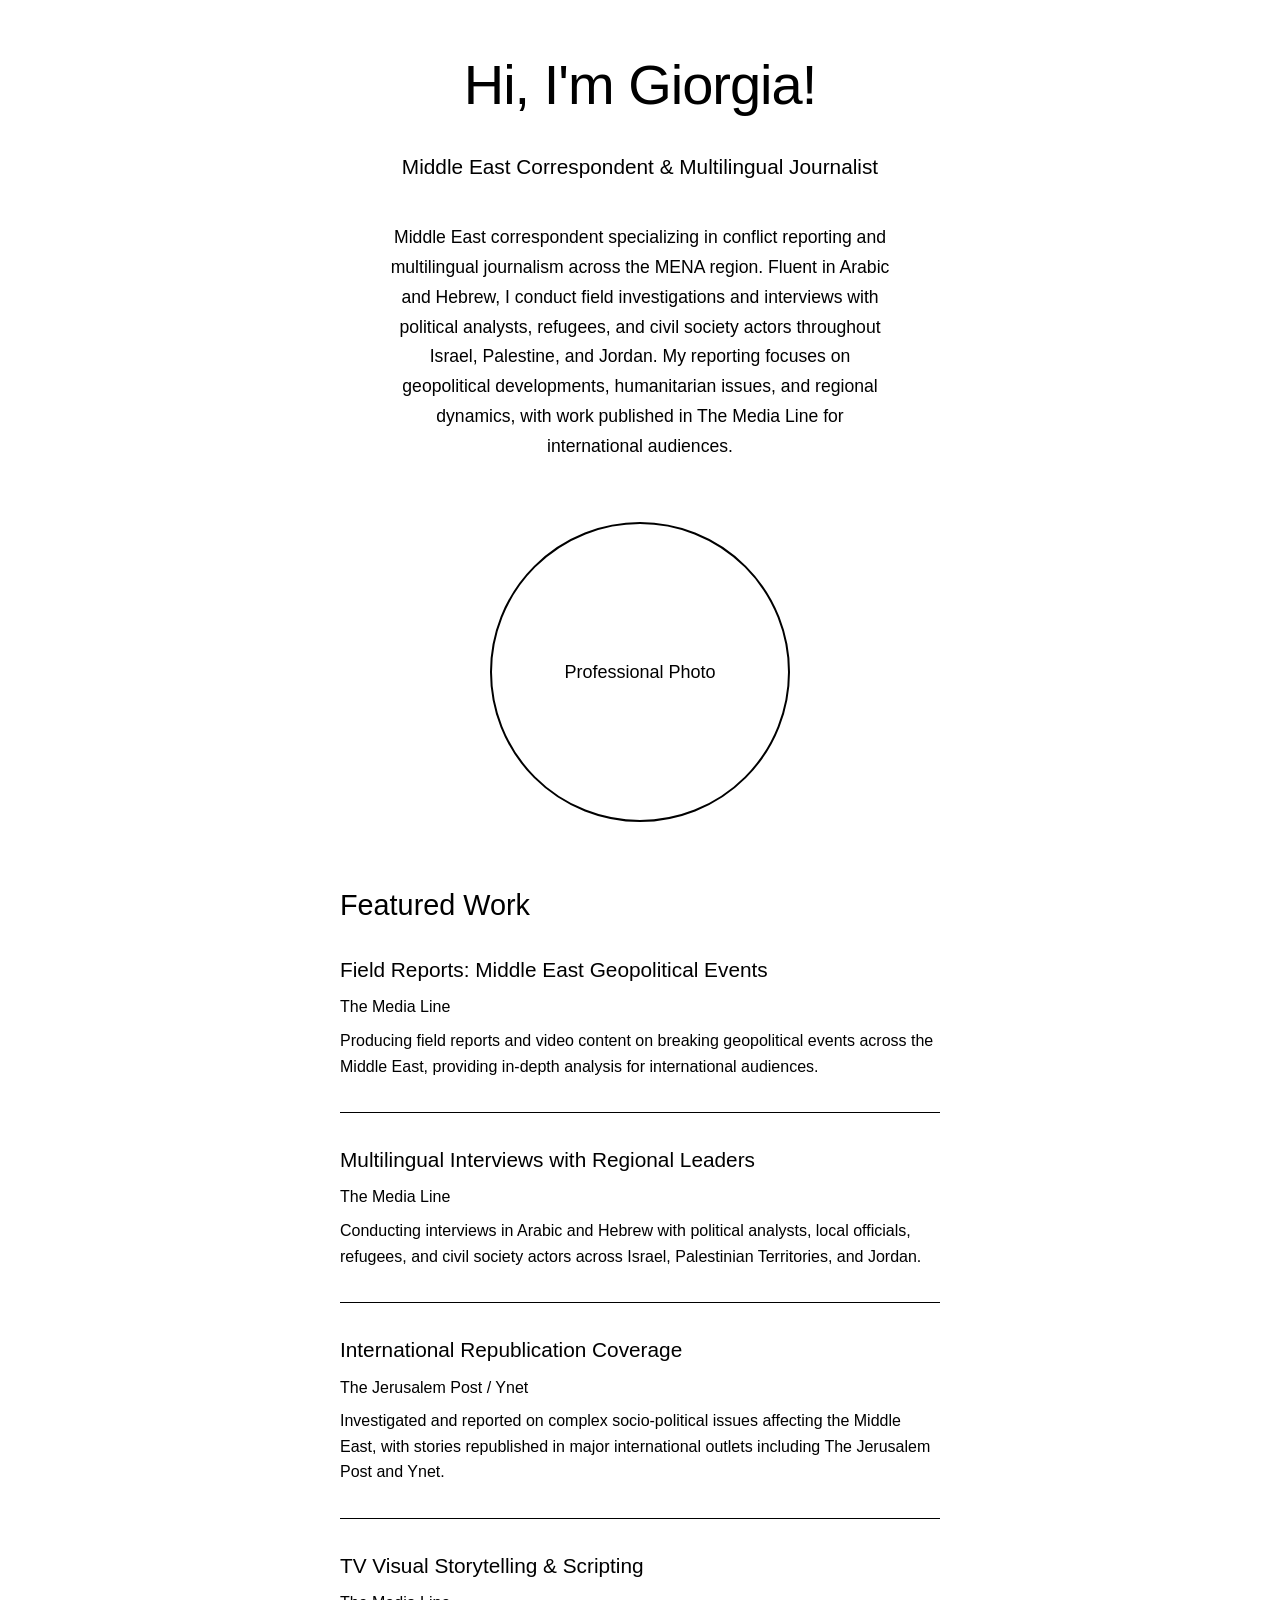
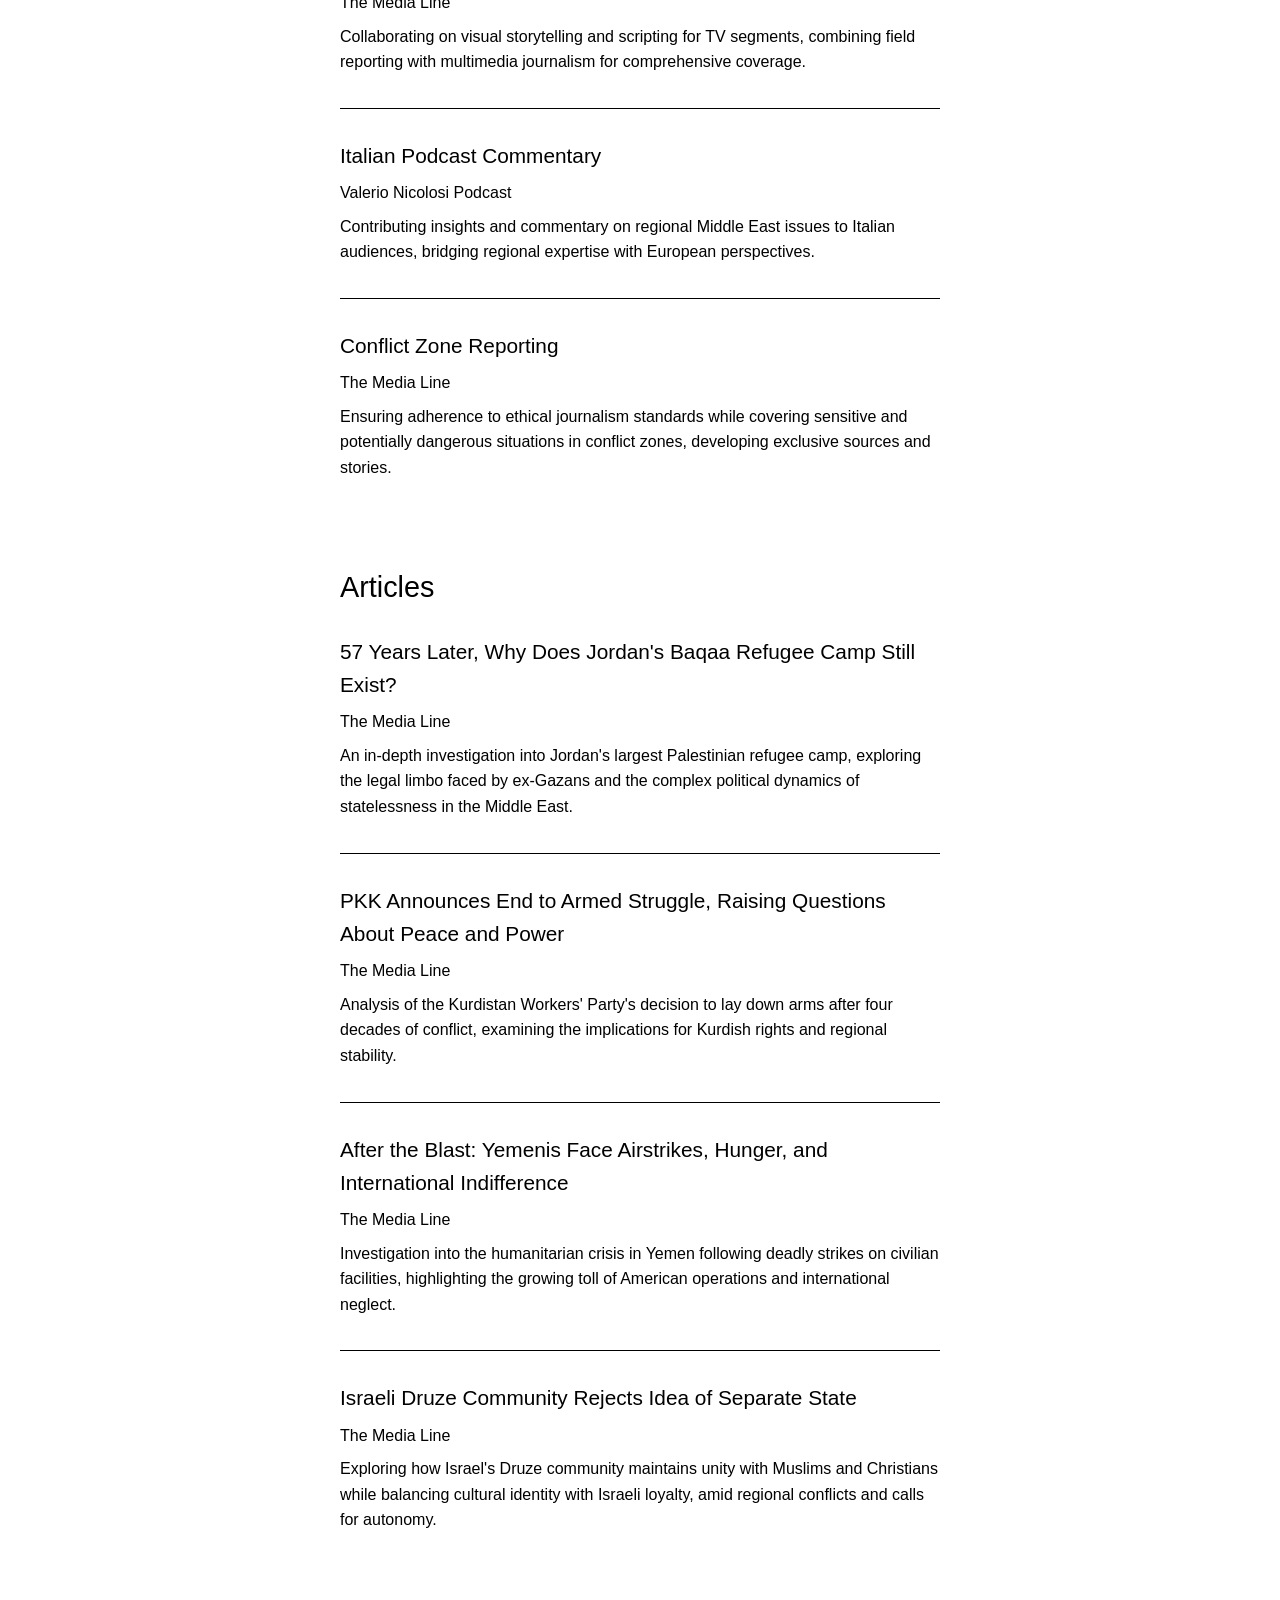
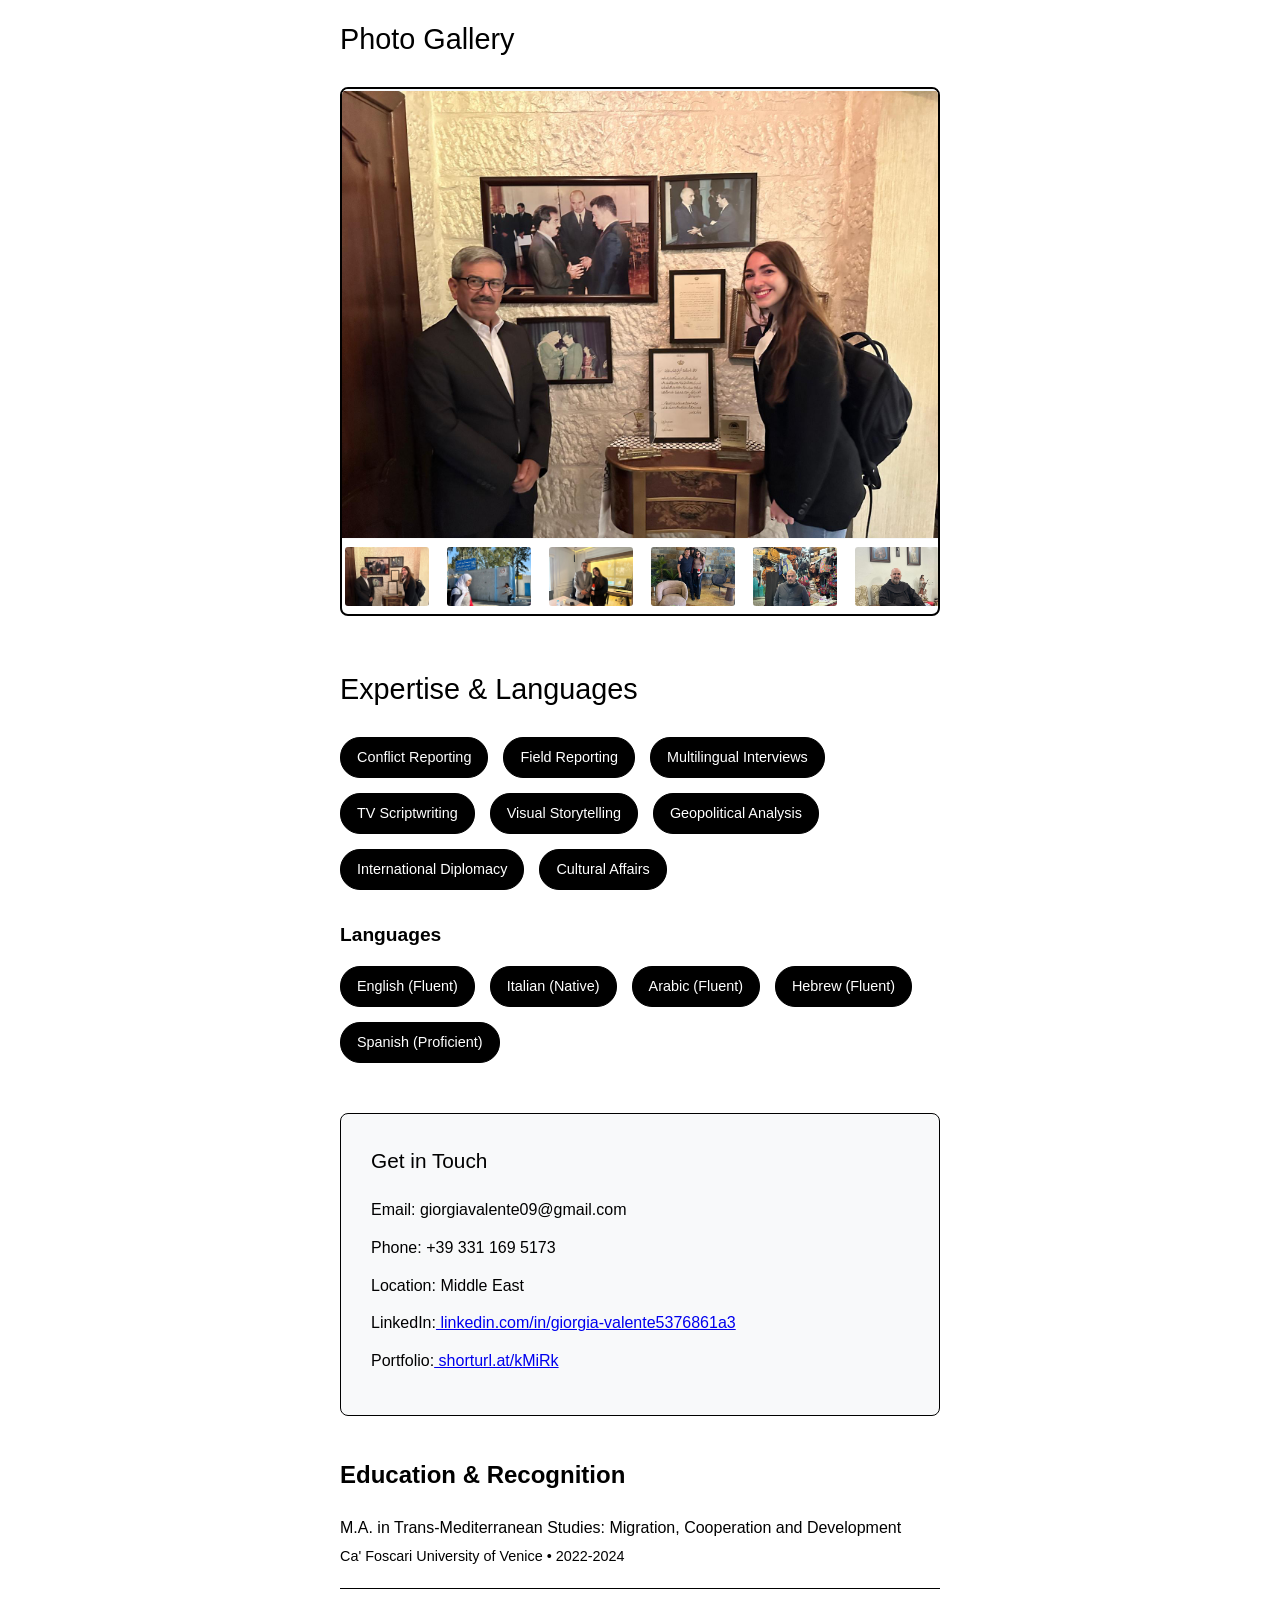
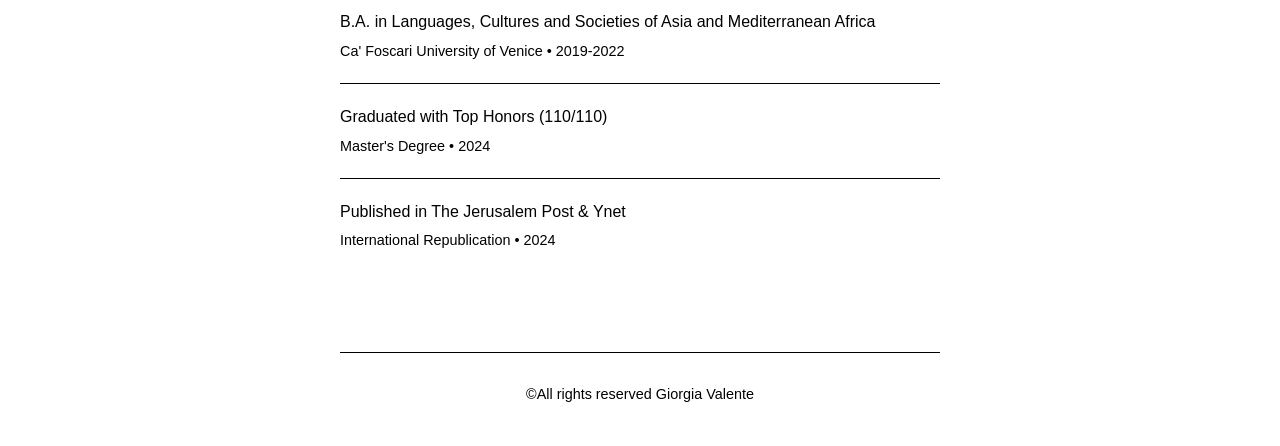
==== index.html @ 55d4091f "giorgia website" ====
<!DOCTYPE html>
<html lang="en">
<head>
    <meta charset="UTF-8">
    <meta name="viewport" content="width=device-width, initial-scale=1.0">
    <title>Giorgia Valente - Journalist</title>
    <link rel="stylesheet" href="style.css">
</head>
<body>
    <div class="container">
        <h1>Hi, I'm Giorgia!</h1>
        <p class="subtitle">Middle East Correspondent & Multilingual Journalist</p>
        <p class="intro-text">Middle East correspondent specializing in conflict reporting and multilingual journalism across the MENA region. Fluent in Arabic and Hebrew, I conduct field investigations and interviews with political analysts, refugees, and civil society actors throughout Israel, Palestine, and Jordan. My reporting focuses on geopolitical developments, humanitarian issues, and regional dynamics, with work published in The Media Line for international audiences.</p>

        <div class="profile-image" id="profileImage"></div>

        <div class="content-sections">
            <div class="section">
                <h2>Featured Work</h2>
                <div class="article-grid">
                    <div class="article-item">
                        <div class="article-title">Field Reports: Middle East Geopolitical Events</div>
                        <div class="article-publication">The Media Line</div>
                        <div class="article-description">Producing field reports and video content on breaking geopolitical events across the Middle East, providing in-depth analysis for international audiences.</div>
                    </div>

                    <div class="article-item">
                        <div class="article-title">Multilingual Interviews with Regional Leaders</div>
                        <div class="article-publication">The Media Line</div>
                        <div class="article-description">Conducting interviews in Arabic and Hebrew with political analysts, local officials, refugees, and civil society actors across Israel, Palestinian Territories, and Jordan.</div>
                    </div>

                    <div class="article-item">
                        <div class="article-title">International Republication Coverage</div>
                        <div class="article-publication">The Jerusalem Post / Ynet</div>
                        <div class="article-description">Investigated and reported on complex socio-political issues affecting the Middle East, with stories republished in major international outlets including The Jerusalem Post and Ynet.</div>
                    </div>

                    <div class="article-item">
                        <div class="article-title">TV Visual Storytelling & Scripting</div>
                        <div class="article-publication">The Media Line</div>
                        <div class="article-description">Collaborating on visual storytelling and scripting for TV segments, combining field reporting with multimedia journalism for comprehensive coverage.</div>
                    </div>

                    <div class="article-item">
                        <div class="article-title">Italian Podcast Commentary</div>
                        <div class="article-publication">Valerio Nicolosi Podcast</div>
                        <div class="article-description">Contributing insights and commentary on regional Middle East issues to Italian audiences, bridging regional expertise with European perspectives.</div>
                    </div>

                    <div class="article-item">
                        <div class="article-title">Conflict Zone Reporting</div>
                        <div class="article-publication">The Media Line</div>
                        <div class="article-description">Ensuring adherence to ethical journalism standards while covering sensitive and potentially dangerous situations in conflict zones, developing exclusive sources and stories.</div>
                    </div>
                </div>
            </div>

            <div class="section">
                <h2>Articles</h2>
                <div class="article-grid">
                    <div class="article-item">
                        <div class="article-title"><a href="https://themedialine.org/top-stories/57-years-later-why-does-jordans-baqaa-refugee-camp-still-exist/" target="_blank">57 Years Later, Why Does Jordan's Baqaa Refugee Camp Still Exist?</a></div>
                        <div class="article-publication">The Media Line</div>
                        <div class="article-description">An in-depth investigation into Jordan's largest Palestinian refugee camp, exploring the legal limbo faced by ex-Gazans and the complex political dynamics of statelessness in the Middle East.</div>
                    </div>

                    <div class="article-item">
                        <div class="article-title"><a href="https://themedialine.org/top-stories/pkk-announces-end-to-armed-struggle-raising-questions-about-peace-and-power/" target="_blank">PKK Announces End to Armed Struggle, Raising Questions About Peace and Power</a></div>
                        <div class="article-publication">The Media Line</div>
                        <div class="article-description">Analysis of the Kurdistan Workers' Party's decision to lay down arms after four decades of conflict, examining the implications for Kurdish rights and regional stability.</div>
                    </div>

                    <div class="article-item">
                        <div class="article-title"><a href="https://themedialine.org/top-stories/after-the-blast-yemenis-face-airstrikes-hunger-and-international-indifference/" target="_blank">After the Blast: Yemenis Face Airstrikes, Hunger, and International Indifference</a></div>
                        <div class="article-publication">The Media Line</div>
                        <div class="article-description">Investigation into the humanitarian crisis in Yemen following deadly strikes on civilian facilities, highlighting the growing toll of American operations and international neglect.</div>
                    </div>

                    <div class="article-item">
                        <div class="article-title"><a href="https://themedialine.org/top-stories/israeli-druze-community-rejects-idea-of-separate-state/" target="_blank">Israeli Druze Community Rejects Idea of Separate State</a></div>
                        <div class="article-publication">The Media Line</div>
                        <div class="article-description">Exploring how Israel's Druze community maintains unity with Muslims and Christians while balancing cultural identity with Israeli loyalty, amid regional conflicts and calls for autonomy.</div>
                    </div>
                </div>
            </div>

            <div class="section">
                <h2>Photo Gallery</h2>
                <section class="gallery" id="photoGallery">
                    <!-- Gallery items will be loaded dynamically -->
                </section>
            </div>

            <div class="section">
                <h2>Expertise & Languages</h2>
                <div class="skills">
                    <span class="skill-tag">Conflict Reporting</span>
                    <span class="skill-tag">Field Reporting</span>
                    <span class="skill-tag">Multilingual Interviews</span>
                    <span class="skill-tag">TV Scriptwriting</span>
                    <span class="skill-tag">Visual Storytelling</span>
                    <span class="skill-tag">Geopolitical Analysis</span>
                    <span class="skill-tag">International Diplomacy</span>
                    <span class="skill-tag">Cultural Affairs</span>
                </div>

                <h3 style="margin: 30px 0 15px 0; color: #000; font-size: 1.2em;">Languages</h3>
                <div class="skills">
                    <span class="skill-tag">English (Fluent)</span>
                    <span class="skill-tag">Italian (Native)</span>
                    <span class="skill-tag">Arabic (Fluent)</span>
                    <span class="skill-tag">Hebrew (Fluent)</span>
                    <span class="skill-tag">Spanish (Proficient)</span>
                </div>
            </div>

            <div class="contact-info">
                <h3>Get in Touch</h3>
                <div class="contact-item"><strong>Email:</strong> giorgiavalente09@gmail.com</div>
                <div class="contact-item"><strong>Phone:</strong> +39 331 169 5173</div>
                <div class="contact-item"><strong>Location:</strong> Middle East</div>
                <div class="contact-item"><strong>LinkedIn:</strong><a href="https://linkedin.com/in/giorgia-valente5376861a3"> linkedin.com/in/giorgia-valente5376861a3</a></div>
                <div class="contact-item"><strong>Portfolio:</strong><a href="http://shorturl.at/kMiRk"> shorturl.at/kMiRk</a></div>
            </div>

            <div class="awards">
                <h2>Education & Recognition</h2>
                <div class="award-item">
                    <div class="award-title">M.A. in Trans-Mediterranean Studies: Migration, Cooperation and Development</div>
                    <div class="award-year">Ca' Foscari University of Venice • 2022-2024</div>
                </div>
                <div class="award-item">
                    <div class="award-title">B.A. in Languages, Cultures and Societies of Asia and Mediterranean Africa</div>
                    <div class="award-year">Ca' Foscari University of Venice • 2019-2022</div>
                </div>
                <div class="award-item">
                    <div class="award-title">Graduated with Top Honors (110/110)</div>
                    <div class="award-year">Master's Degree • 2024</div>
                </div>
                <div class="award-item">
                    <div class="award-title">Published in The Jerusalem Post & Ynet</div>
                    <div class="award-year">International Republication • 2024</div>
                </div>
            </div>
        </div>

        <div class="footer">
            ©All rights reserved Giorgia Valente
        </div>
    </div>

    <!-- Gallery Modal -->
    <div class="gallery-modal" id="galleryModal">
        <div class="modal-content">
            <button class="modal-close" onclick="closeModal()">&times;</button>
            <img class="modal-image" id="modalImage" src="" alt="Gallery Image">
        </div>
    </div>

    <script src="script.js"></script>
</body>
</html>
---- style.css ----
* {
    margin: 0;
    padding: 0;
    box-sizing: border-box;
}

body {
    font-family: 'Helvetica Neue', Arial, sans-serif;
    line-height: 1.6;
    color: #000;
    background-color: #ffffff;
    padding: 40px 20px;
    text-align: center;
}

.container {
    max-width: 600px;
    margin: 0 auto;
}

h1 {
    font-size: 3.5em;
    font-weight: 300;
    color: #000;
    margin-bottom: 20px;
    letter-spacing: -1px;
}

.subtitle {
    font-size: 1.3em;
    color: #000;
    margin-bottom: 40px;
    font-weight: 400;
}

.intro-text {
    font-size: 1.1em;
    color: #000;
    margin-bottom: 60px;
    line-height: 1.7;
    max-width: 500px;
    margin-left: auto;
    margin-right: auto;
}

.profile-image {
    width: 300px;
    height: 300px;
    border-radius: 50%;
    margin: 0 auto 60px;
    background-size: cover;
    background-position: center;
    border: 2px solid #000;
    overflow: hidden;
}

.profile-image img {
    width: 100%;
    height: 100%;
    object-fit: cover;
    object-position: center;
}

.content-sections {
    text-align: left;
    margin: 60px 0;
}

.section {
    margin-bottom: 50px;
}

.section h2 {
    font-size: 1.8em;
    color: #000;
    margin-bottom: 25px;
    font-weight: 400;
}

.article-grid {
    display: grid;
    gap: 30px;
}

.article-item {
    border-bottom: 1px solid #000;
    padding-bottom: 25px;
}

.article-item:last-child {
    border-bottom: none;
}

.article-title {
    font-size: 1.3em;
    font-weight: 500;
    color: #000;
    margin-bottom: 8px;
}

.article-title a {
    color: #000;
    text-decoration: none;
    transition: text-decoration 0.3s ease;
}

.article-title a:hover {
    text-decoration: underline;
}

.article-publication {
    color: #000;
    font-weight: 500;
    margin-bottom: 8px;
}

.article-description {
    color: #000;
    margin-bottom: 8px;
    line-height: 1.6;
}

.skills {
    display: flex;
    flex-wrap: wrap;
    gap: 15px;
    margin-bottom: 30px;
}

/* NEW GALLERY STYLES */
img {
    max-width: 100%;
    vertical-align: top;
}

.gallery {
    display: block;
    margin: 20px auto;
    max-width: 600px;
    position: relative;
    background: #ffffff;
    border: 2px solid #000;
    border-radius: 8px;
    overflow: hidden;
}

.gallery__main-container {
    position: relative;
    width: 100%;
    height: 450px;
    background: #f8f9fa;
    display: flex;
    align-items: center;
    justify-content: center;
    overflow: hidden;
}

.gallery__img {
    position: absolute;
    top: 0;
    left: 0;
    width: 100%;
    height: 100%;
    object-fit: contain;
    object-position: center;
    opacity: 0;
    transition: opacity 0.4s ease-in-out;
    cursor: pointer;
}

.gallery__selector {
    position: absolute;
    opacity: 0;
    visibility: hidden;
}

.gallery__selector:checked + .gallery__img {
    opacity: 1;
}

.gallery__thumbnails-container {
    border-top: 1px solid #ddd;
    background: #ffffff;
    padding: 15px 10px;
}

.gallery__thumbnails {
    display: flex;
    overflow-x: auto;
    overflow-y: hidden;
    gap: 12px;
    padding: 5px 0;
    scroll-behavior: smooth;
    -webkit-overflow-scrolling: touch;
}

.gallery__thumbnails::-webkit-scrollbar {
    height: 6px;
}

.gallery__thumbnails::-webkit-scrollbar-track {
    background: #f1f1f1;
    border-radius: 3px;
}

.gallery__thumbnails::-webkit-scrollbar-thumb {
    background: #000;
    border-radius: 3px;
}

.gallery__thumbnails::-webkit-scrollbar-thumb:hover {
    background: #333;
}

.gallery__thumb {
    display: block;
    cursor: pointer;
    border-radius: 6px;
    overflow: hidden;
    transition: all 0.3s ease;
    flex-shrink: 0;
    position: relative;
}

.gallery__thumb img {
    width: 90px;
    height: 65px;
    object-fit: cover;
    border: 3px solid transparent;
    border-radius: 6px;
    transition: all 0.3s ease;
    display: block;
}

.gallery__thumb:hover img {
    border-color: rgba(0, 0, 0, 0.3);
    transform: scale(1.05);
}

.gallery__selector:checked ~ .gallery__thumbnails-container .gallery__thumb[for] img,
.gallery__selector:checked ~ .gallery__thumbnails .gallery__thumb img {
    border-color: #000;
    transform: scale(1.1);
}

/* Fix for active thumbnail highlighting */
.gallery__selector:checked ~ .gallery__thumbnails .gallery__thumb img {
    border-color: #000;
}

.placeholder-text {
    color: #666;
    font-size: 1.1em;
    font-weight: 500;
    text-align: center;
    position: absolute;
    top: 50%;
    left: 50%;
    transform: translate(-50%, -50%);
}

.placeholder-text {
    color: #666;
    font-size: 1.1em;
    font-weight: 500;
    text-align: center;
    position: absolute;
    top: 50%;
    left: 50%;
    transform: translate(-50%, -50%);
}

/* MODAL STYLES */
.gallery-modal {
    display: none;
    position: fixed;
    top: 0;
    left: 0;
    width: 100%;
    height: 100%;
    background: rgba(0, 0, 0, 0.9);
    z-index: 1000;
    justify-content: center;
    align-items: center;
}

.gallery-modal.active {
    display: flex;
}

.modal-content {
    max-width: 90%;
    max-height: 90%;
    position: relative;
}

.modal-image {
    width: 100%;
    height: auto;
    max-height: 80vh;
    object-fit: contain;
}

.modal-close {
    position: absolute;
    top: -40px;
    right: 0;
    color: white;
    font-size: 30px;
    cursor: pointer;
    background: none;
    border: none;
}

.modal-close:hover {
    color: #ccc;
}

.skill-tag {
    background: #000;
    color: #fff;
    padding: 8px 16px;
    border-radius: 20px;
    font-size: 0.9em;
    border: 1px solid #000;
}

.contact-info {
    background: #f8f9fa;
    padding: 30px;
    border-radius: 8px;
    margin: 40px 0;
    border: 1px solid #000;
}

.contact-info h3 {
    margin-bottom: 20px;
    color: #000;
    font-size: 1.3em;
    font-weight: 400;
}

.contact-item {
    margin-bottom: 12px;
    color: #000;
}

.contact-item strong {
    color: #000;
    font-weight: 500;
}

.awards {
    margin-top: 40px;
}

.award-item {
    padding: 20px 0;
    border-bottom: 1px solid #000;
}

.award-item:last-child {
    border-bottom: none;
}

.award-title {
    font-weight: 500;
    color: #000;
    margin-bottom: 5px;
}

.award-year {
    color: #000;
    font-size: 0.9em;
}

.footer {
    margin-top: 80px;
    padding-top: 30px;
    border-top: 1px solid #000;
    color: #000;
    font-size: 0.9em;
    text-align: center;
}

/* MOBILE RESPONSIVENESS */
@media (max-width: 768px) {
    body {
        padding: 20px 10px;
    }

    h1 {
        font-size: 2.2em;
    }

    .profile-image {
        width: 250px;
        height: 250px;
    }

    .container {
        padding: 0 10px;
    }

    .gallery {
        max-width: 100%;
        margin: 20px 0;
        border: 1px solid #000;
    }

    .gallery__main-container {
        height: 300px;
    }

    .gallery__thumbnails-container {
        padding: 12px 8px;
    }

    .gallery__thumbnails {
        gap: 8px;
        padding: 3px 0;
    }

    .gallery__thumb img {
        width: 70px;
        height: 50px;
        border-width: 2px;
    }

    .gallery__thumb:hover img {
        transform: scale(1.02);
    }

    .gallery__selector:checked ~ .gallery__thumbnails-container .gallery__thumb img,
    .gallery__selector:checked ~ .gallery__thumbnails .gallery__thumb img {
        transform: scale(1.05);
    }
}

@media (max-width: 480px) {
    body {
        padding: 15px 5px;
    }

    .container {
        padding: 0 5px;
    }

    .gallery {
        margin: 15px 0;
    }

    .gallery__main-container {
        height: 250px;
    }

    .gallery__thumbnails-container {
        padding: 10px 5px;
    }

    .gallery__thumbnails {
        gap: 6px;
        padding: 2px 0;
    }

    .gallery__thumb img {
        width: 60px;
        height: 42px;
        border-width: 2px;
    }
}

@media (max-width: 360px) {
    .gallery__main-container {
        height: 220px;
    }

    .gallery__thumbnails {
        gap: 4px;
    }

    .gallery__thumb img {
        width: 55px;
        height: 38px;
    }
}
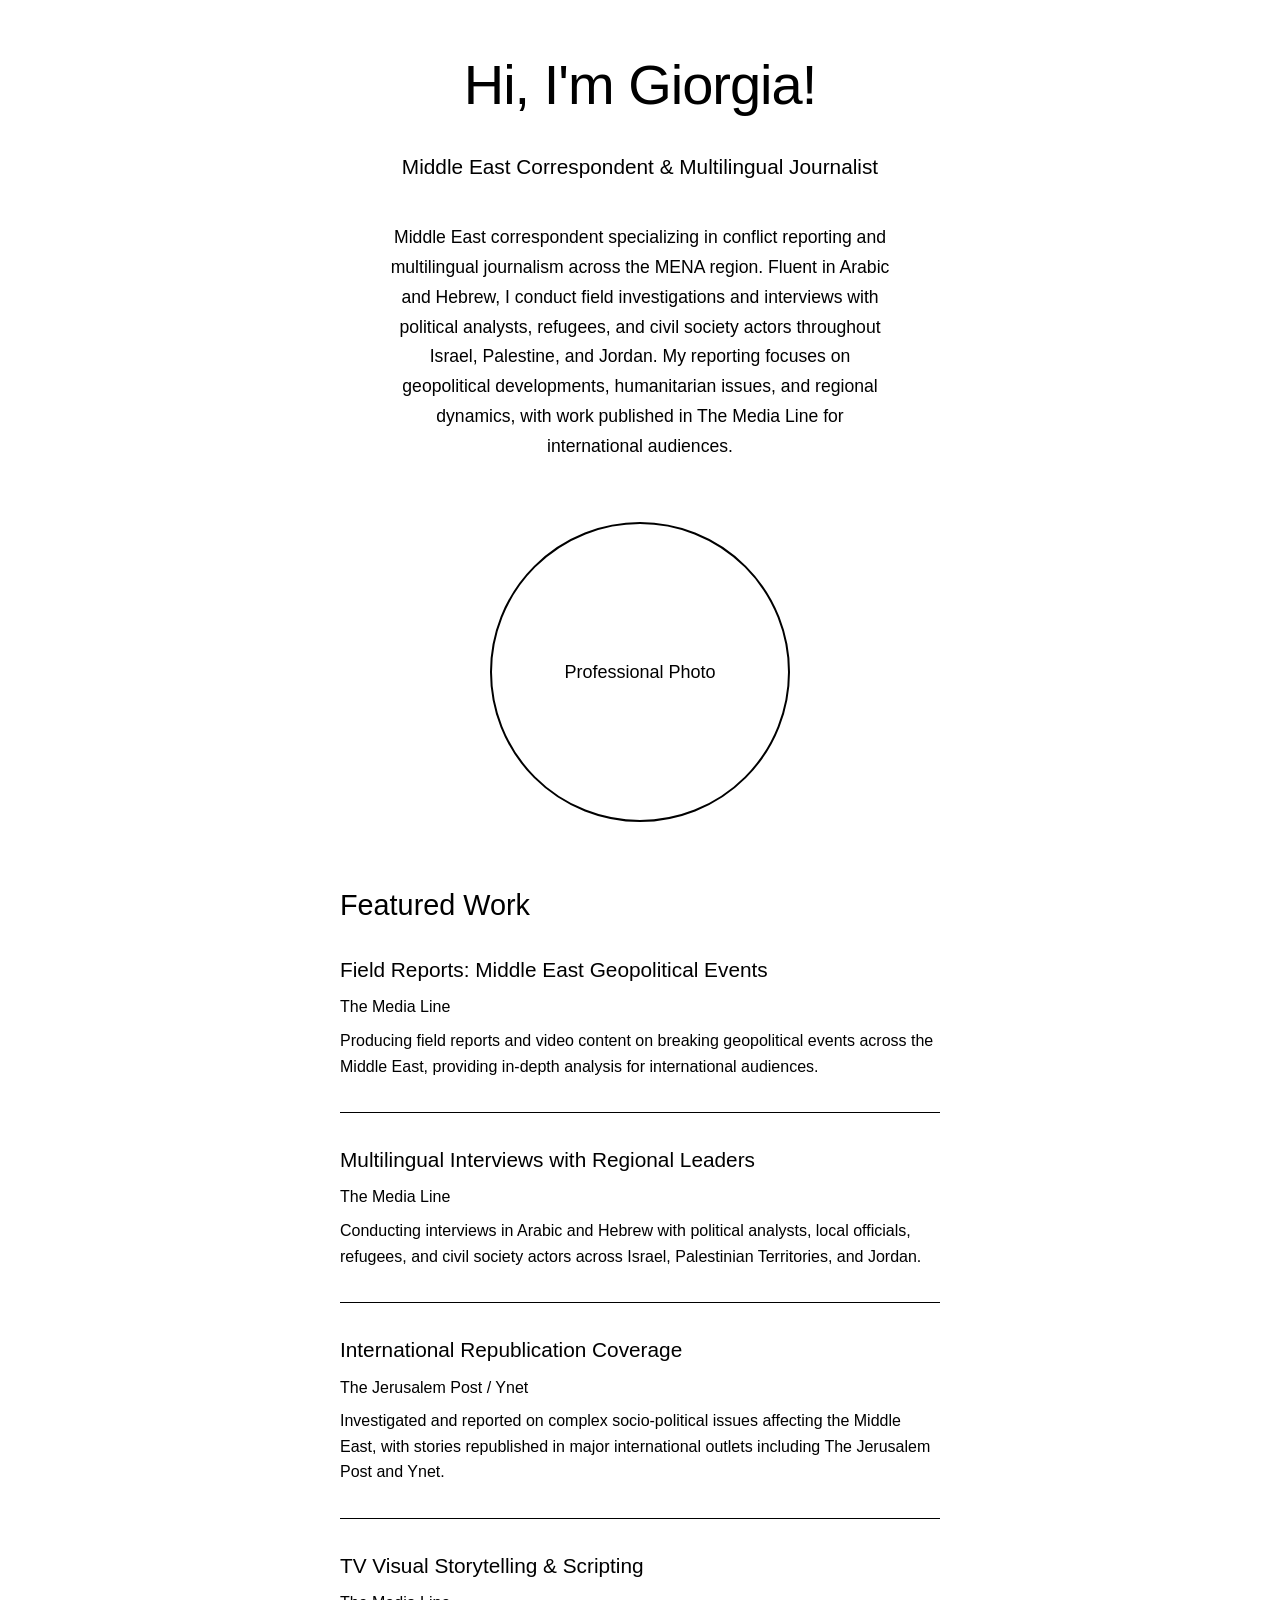
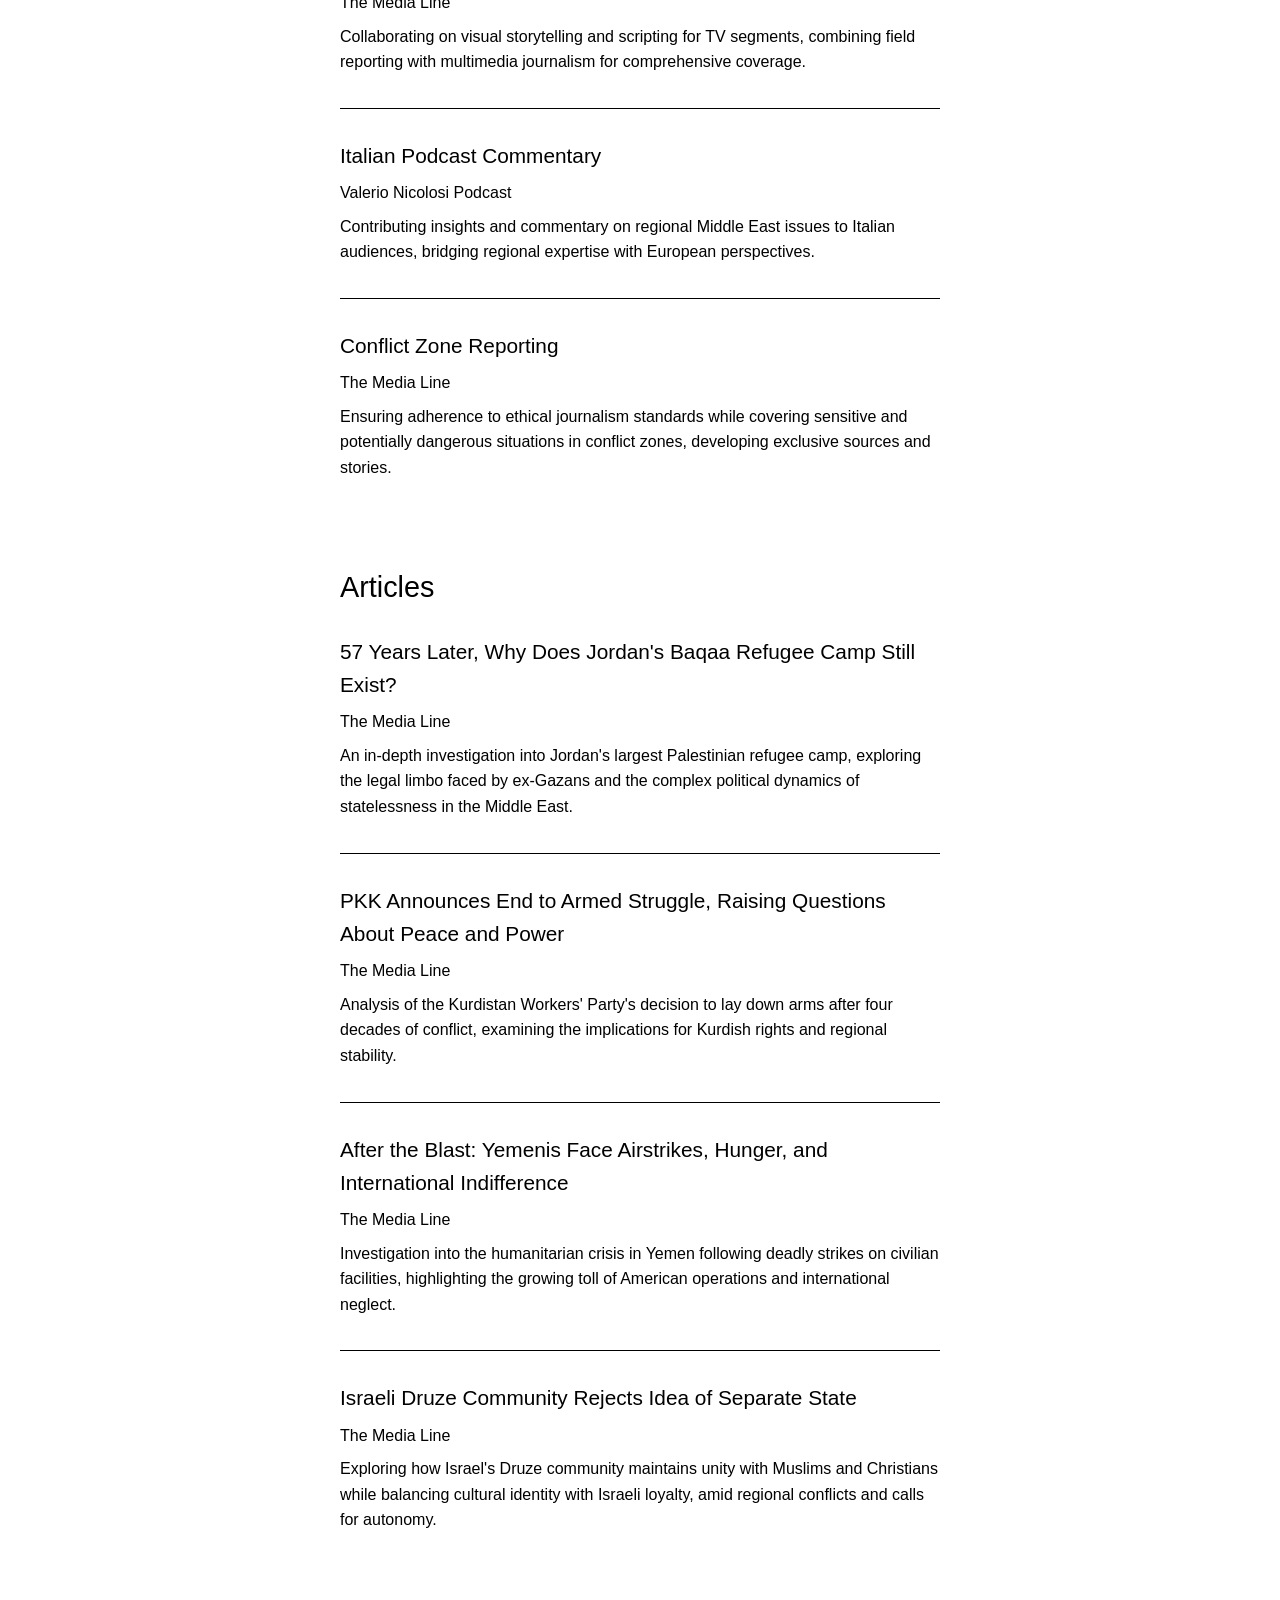
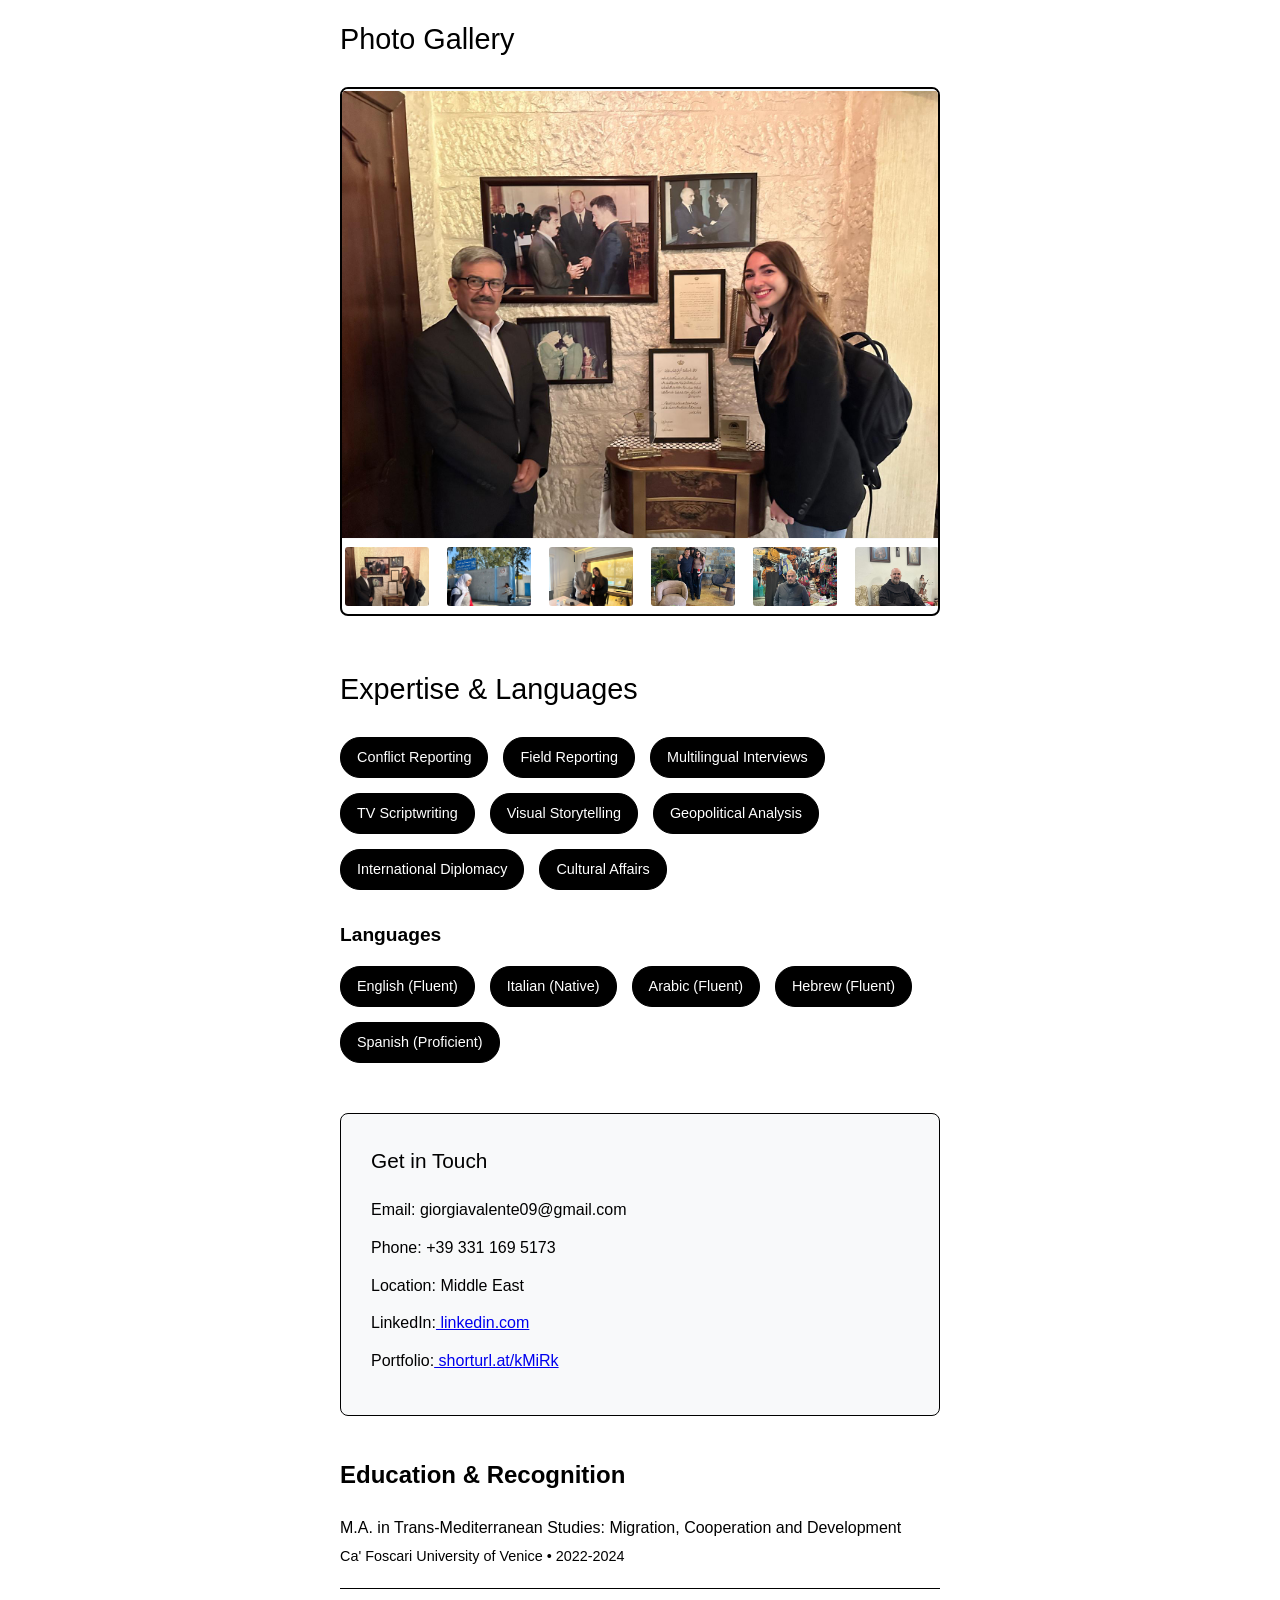
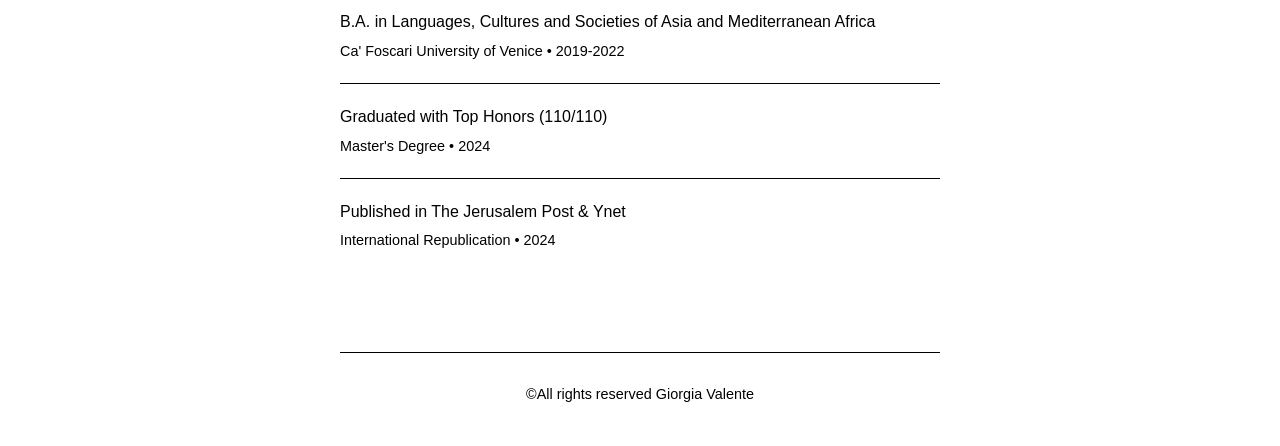
==== commit 5affc92a: "giorgia website" ====
--- a/index.html
+++ b/index.html
@@ -120,7 +120,7 @@
                 <div class="contact-item"><strong>Email:</strong> giorgiavalente09@gmail.com</div>
                 <div class="contact-item"><strong>Phone:</strong> +39 331 169 5173</div>
                 <div class="contact-item"><strong>Location:</strong> Middle East</div>
-                <div class="contact-item"><strong>LinkedIn:</strong><a href="https://linkedin.com/in/giorgia-valente5376861a3"> linkedin.com/in/giorgia-valente5376861a3</a></div>
+                <div class="contact-item"><strong>LinkedIn:</strong><a href="https://www.linkedin.com/in/giorgia-valente-5376861a3?utm_source=share&utm_campaign=share_via&utm_content=profile&utm_medium=ios_app"> linkedin.com </a></div>
                 <div class="contact-item"><strong>Portfolio:</strong><a href="http://shorturl.at/kMiRk"> shorturl.at/kMiRk</a></div>
             </div>
 
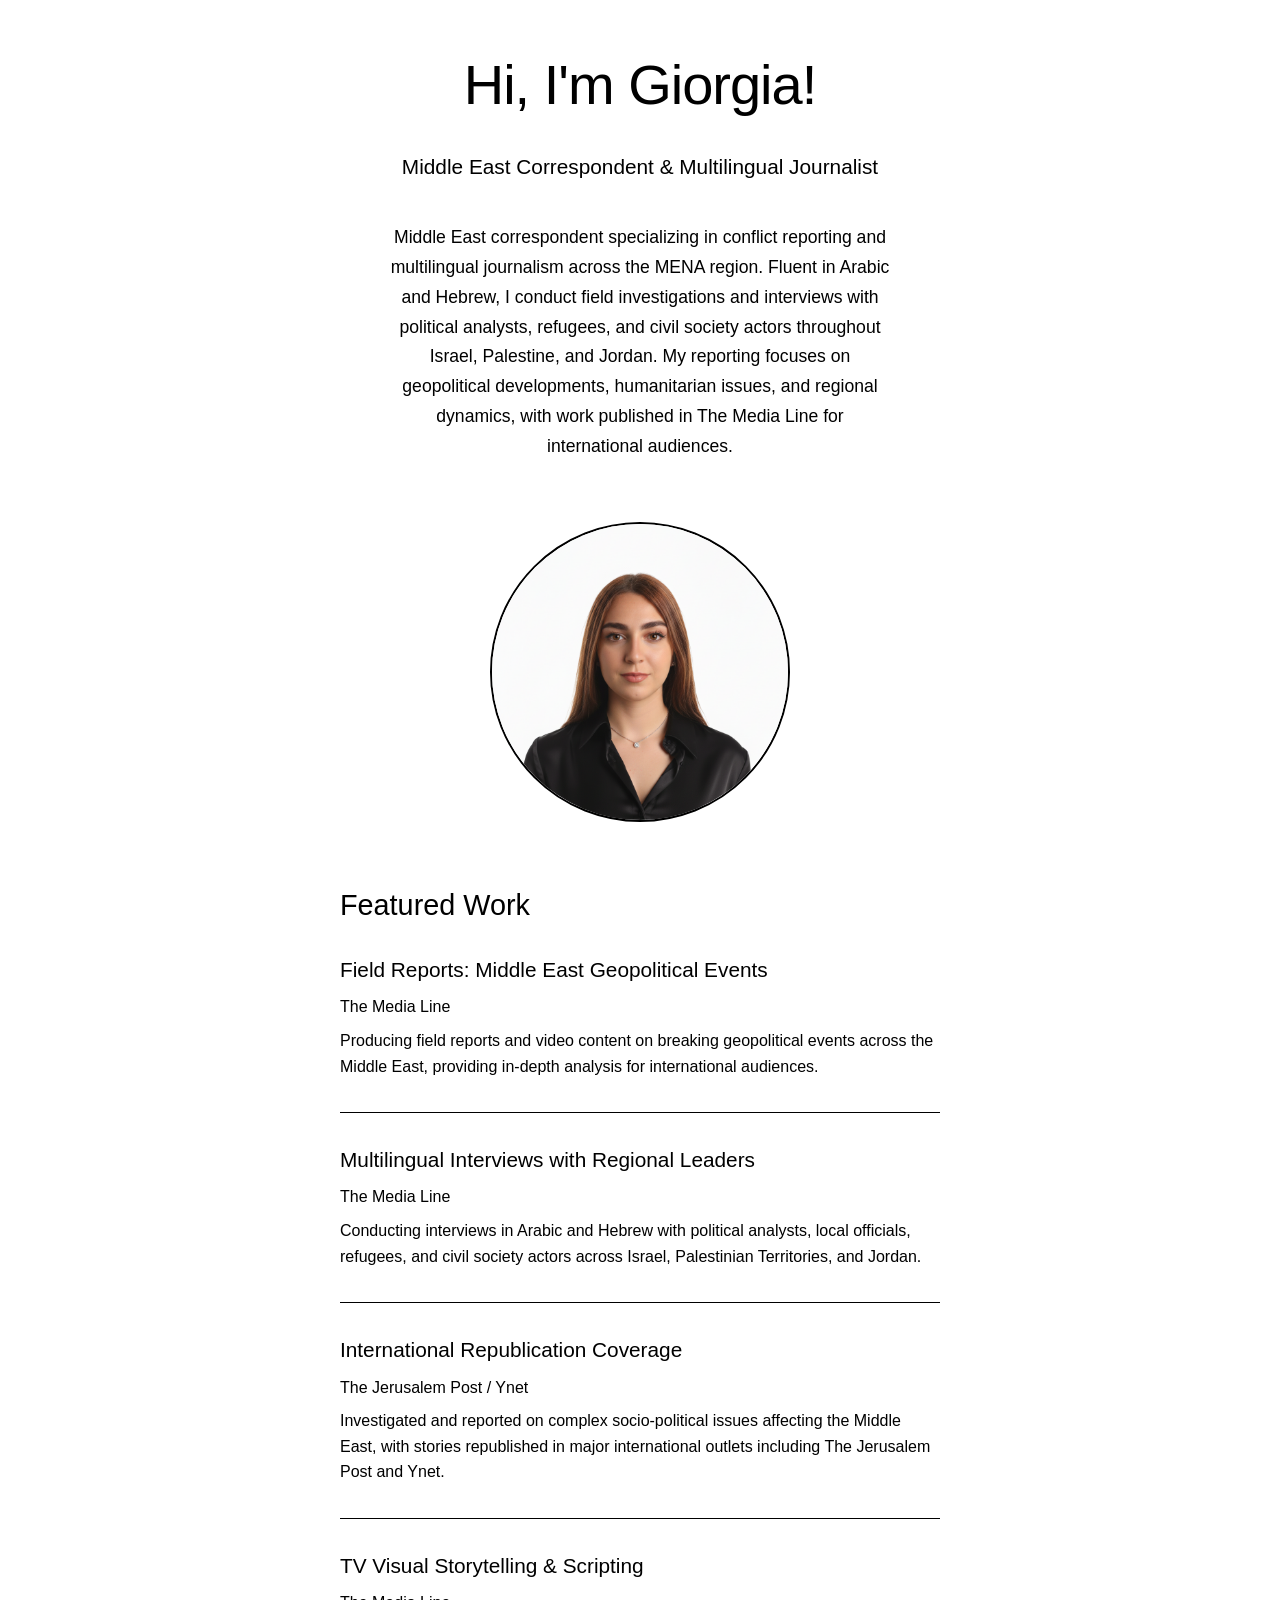
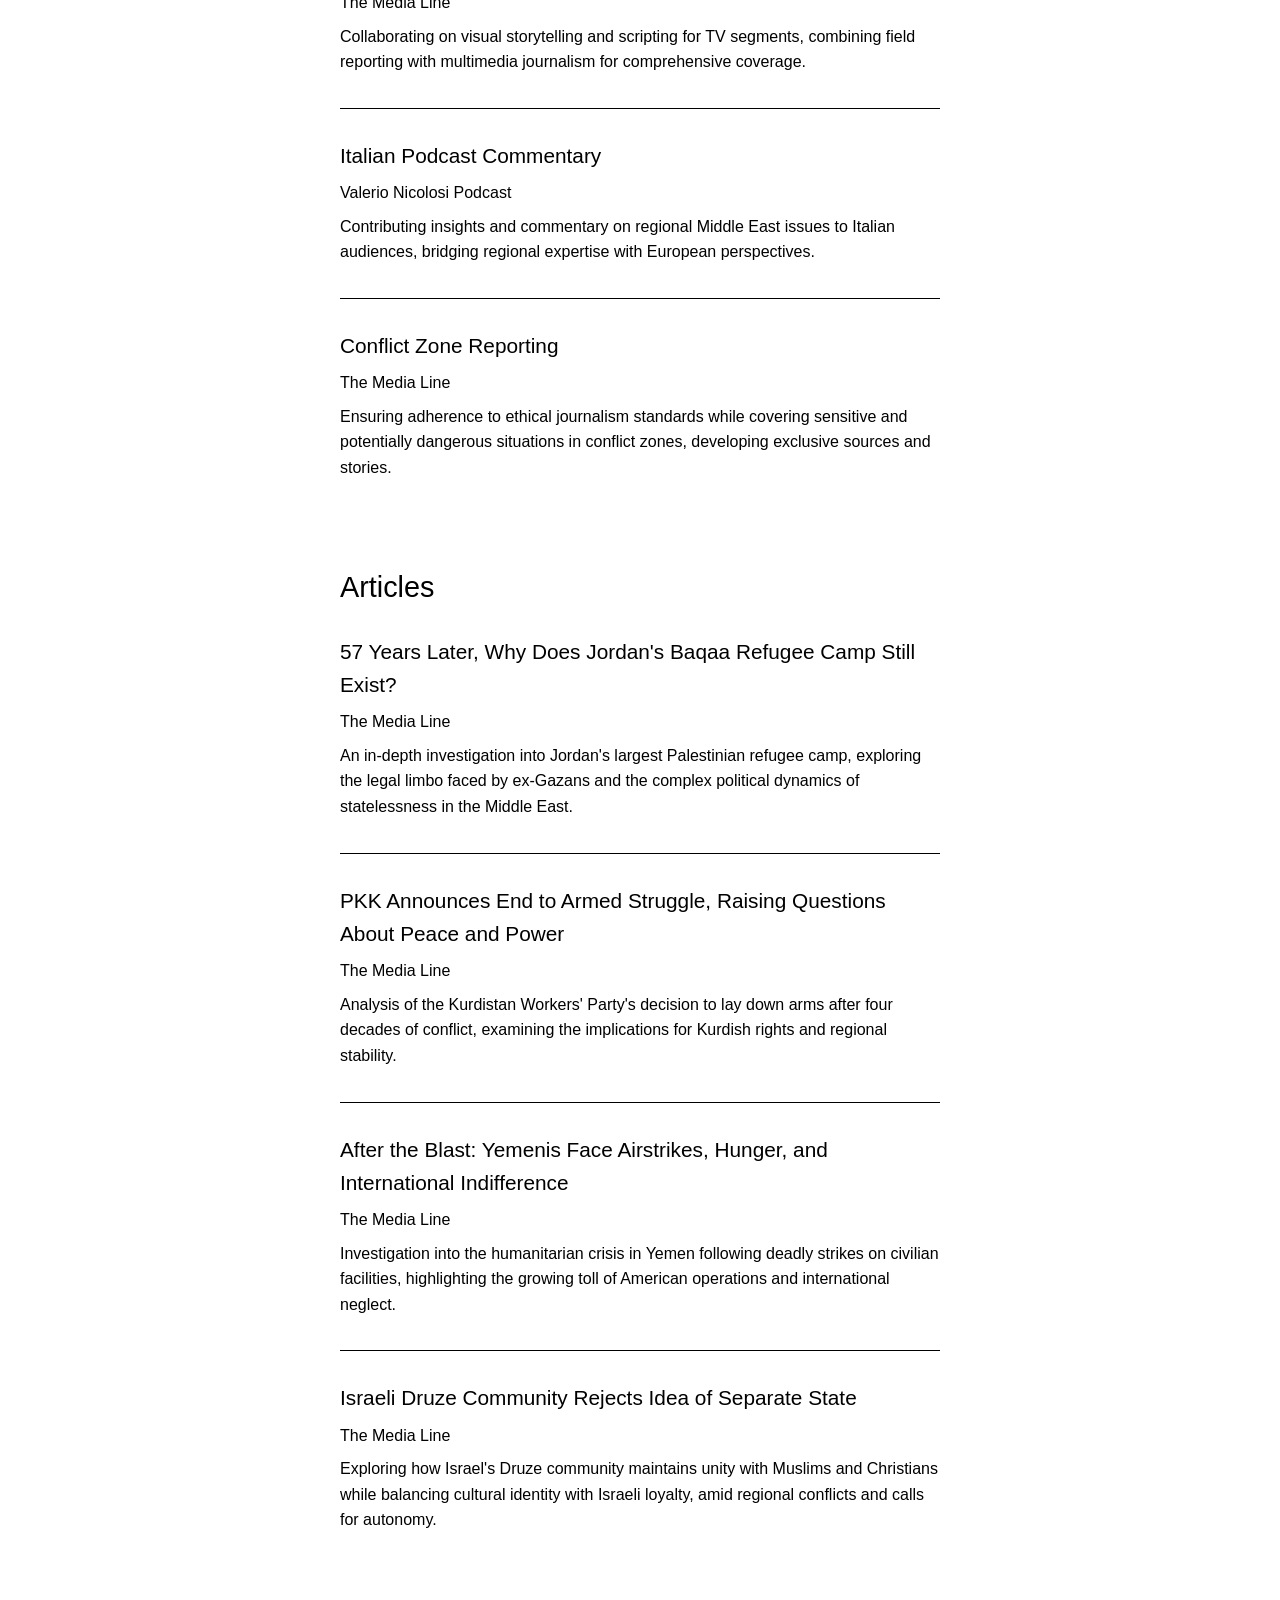
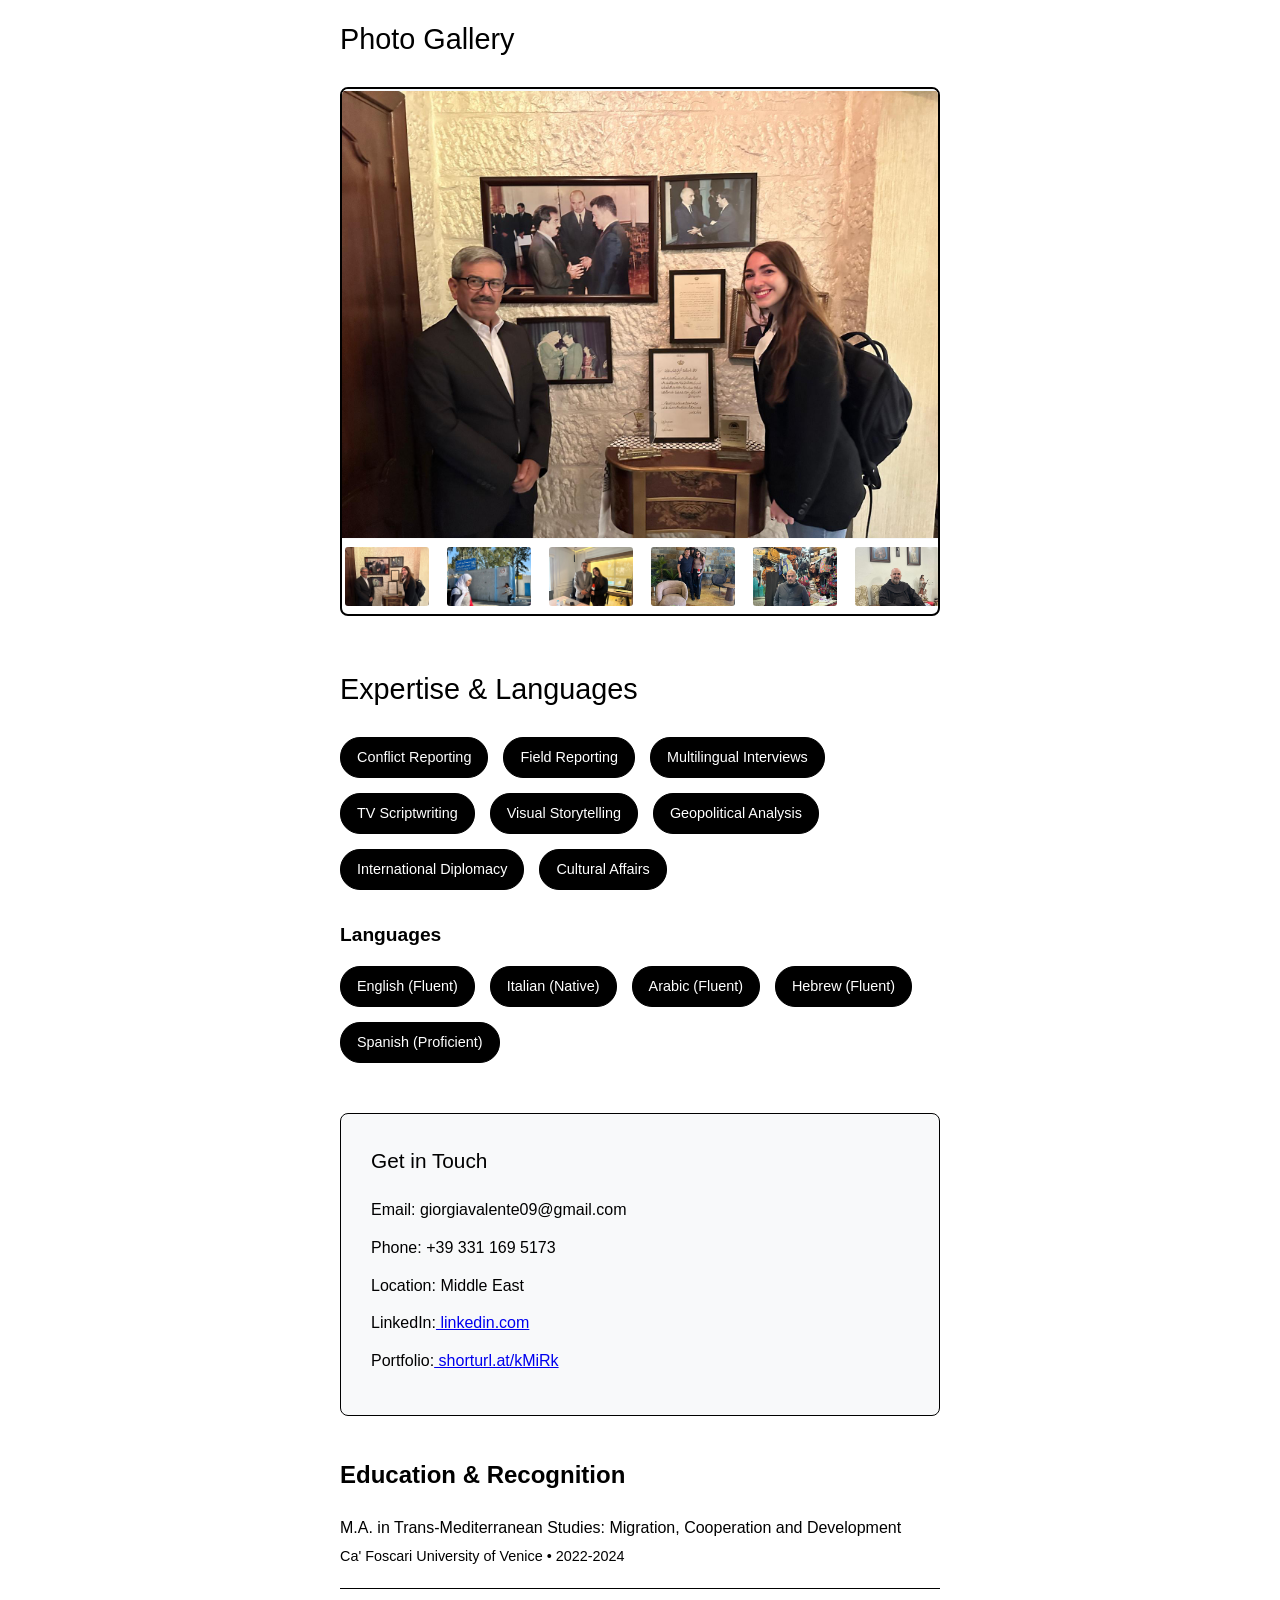
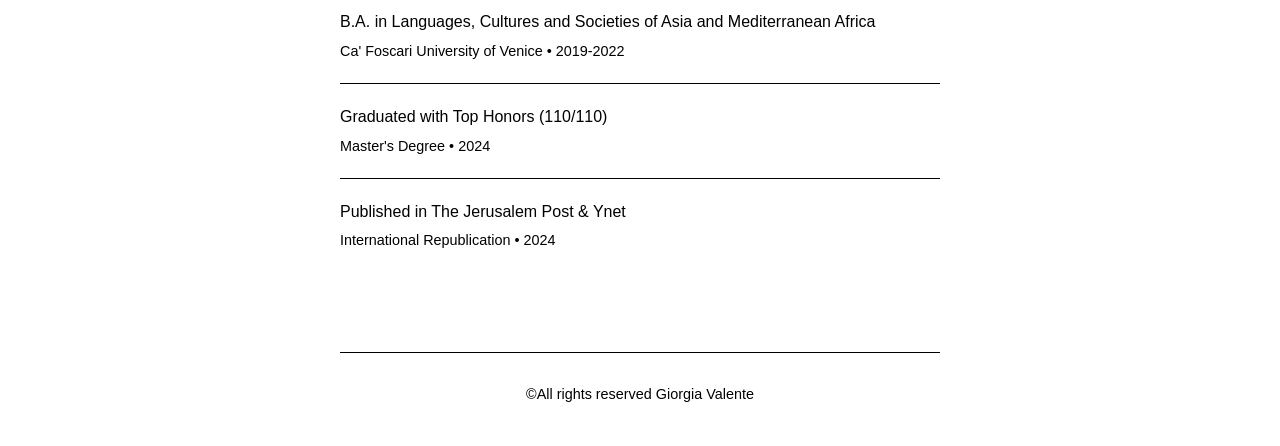
==== commit cd4a8ec7: "giorgia website" ====
--- a/index.html
+++ b/index.html
@@ -5,6 +5,8 @@
     <meta name="viewport" content="width=device-width, initial-scale=1.0">
     <title>Giorgia Valente - Journalist</title>
     <link rel="stylesheet" href="style.css">
+
+     <link rel="icon" type="image/x-icon" href="profile.png">
 </head>
 <body>
     <div class="container">
@@ -120,8 +122,8 @@
                 <div class="contact-item"><strong>Email:</strong> giorgiavalente09@gmail.com</div>
                 <div class="contact-item"><strong>Phone:</strong> +39 331 169 5173</div>
                 <div class="contact-item"><strong>Location:</strong> Middle East</div>
-                <div class="contact-item"><strong>LinkedIn:</strong><a href="https://www.linkedin.com/in/giorgia-valente-5376861a3?utm_source=share&utm_campaign=share_via&utm_content=profile&utm_medium=ios_app"> linkedin.com </a></div>
-                <div class="contact-item"><strong>Portfolio:</strong><a href="http://shorturl.at/kMiRk"> shorturl.at/kMiRk</a></div>
+                <div class="contact-item"><strong>LinkedIn:</strong><a href="https://www.linkedin.com/in/giorgia-valente-5376861a3?utm_source=share&utm_campaign=share_via&utm_content=profile&utm_medium=ios_app" target="_blank"> linkedin.com </a></div>
+                <div class="contact-item"><strong>Portfolio:</strong><a href="http://shorturl.at/kMiRk" target="_blank"> shorturl.at/kMiRk</a></div>
             </div>
 
             <div class="awards">
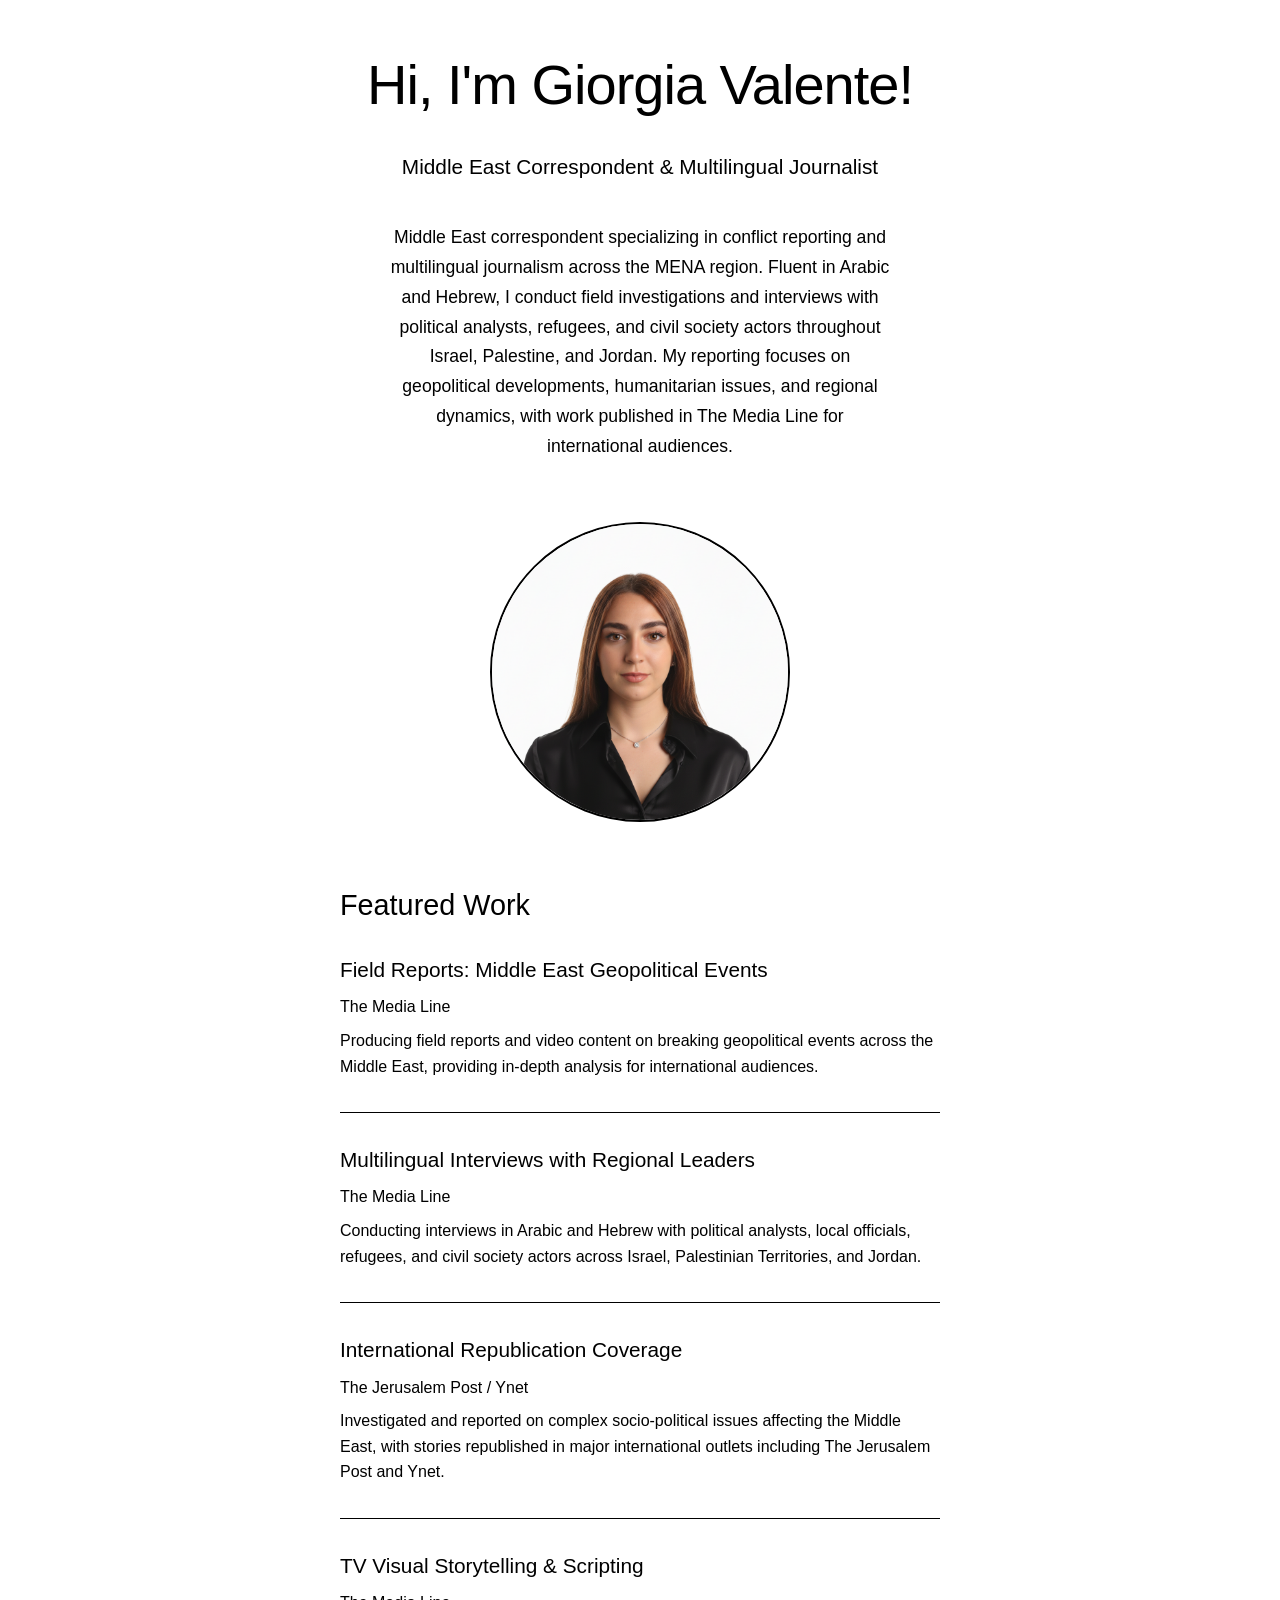
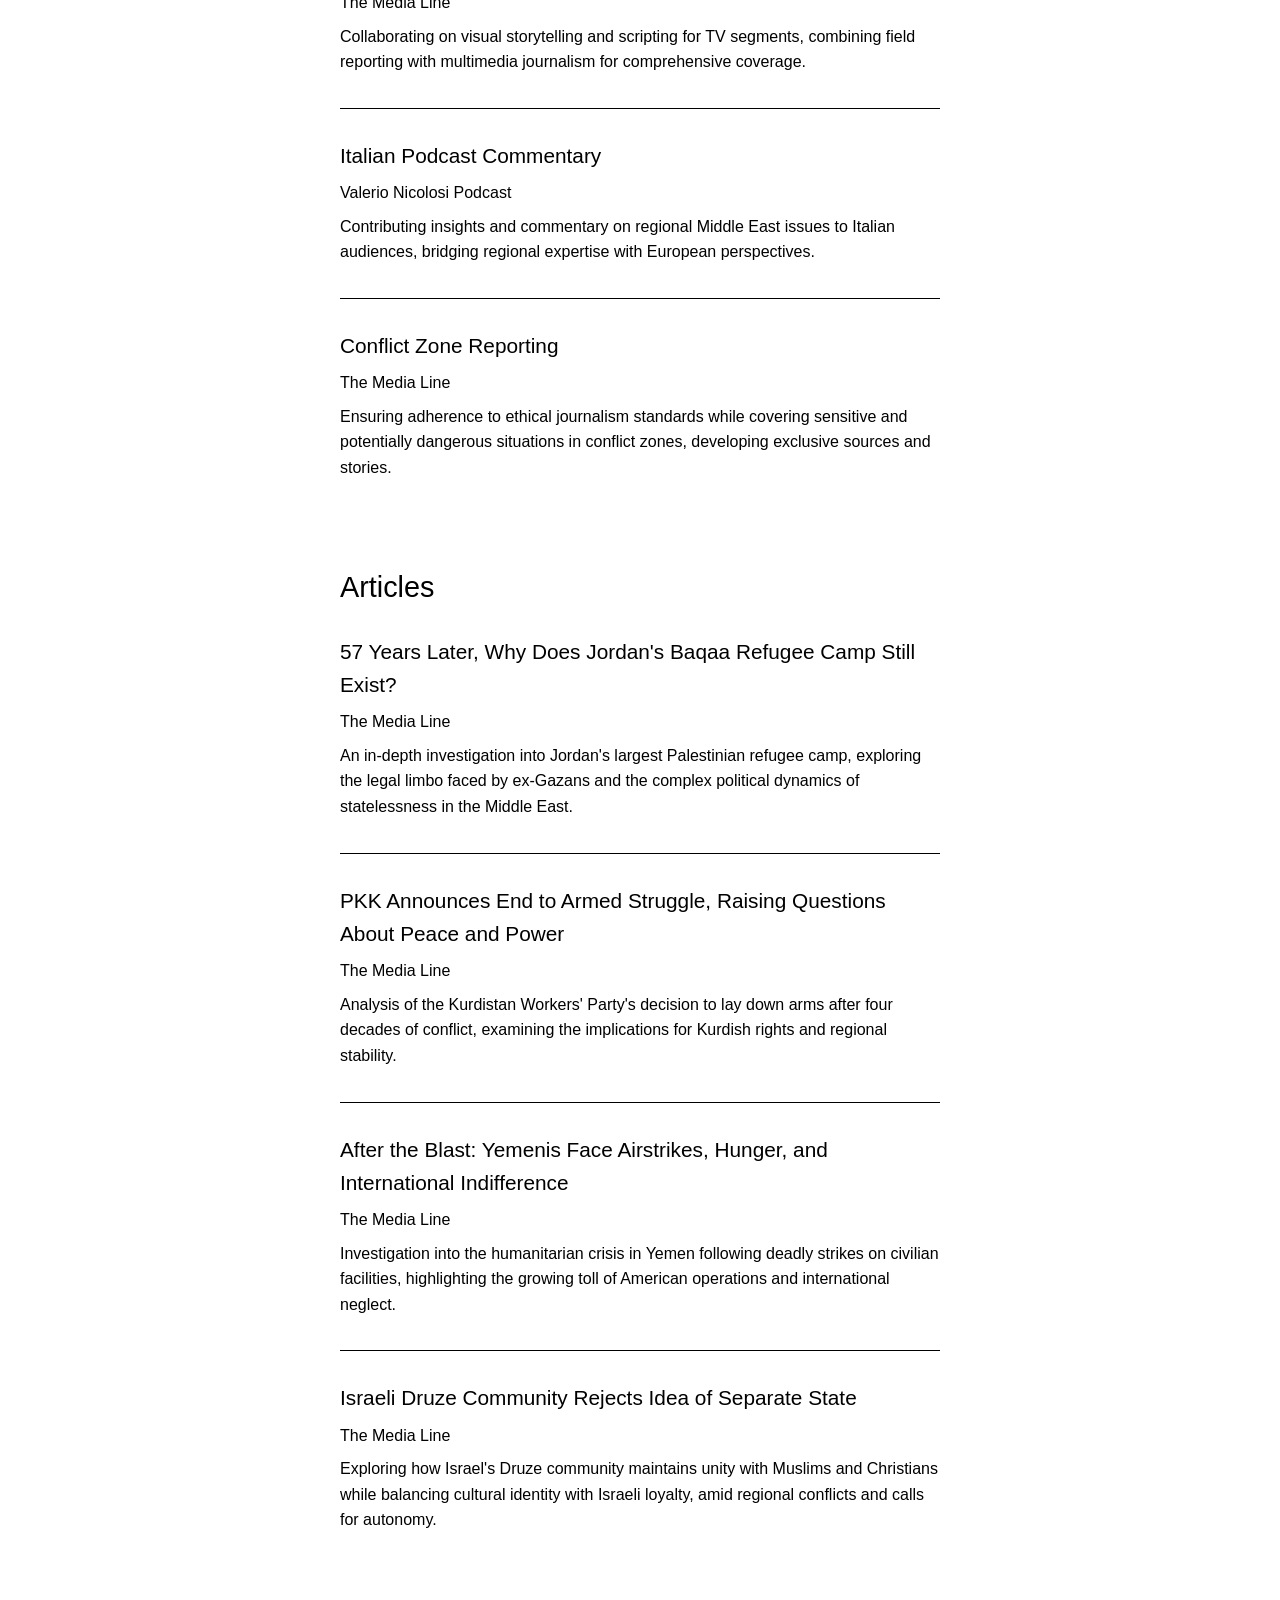
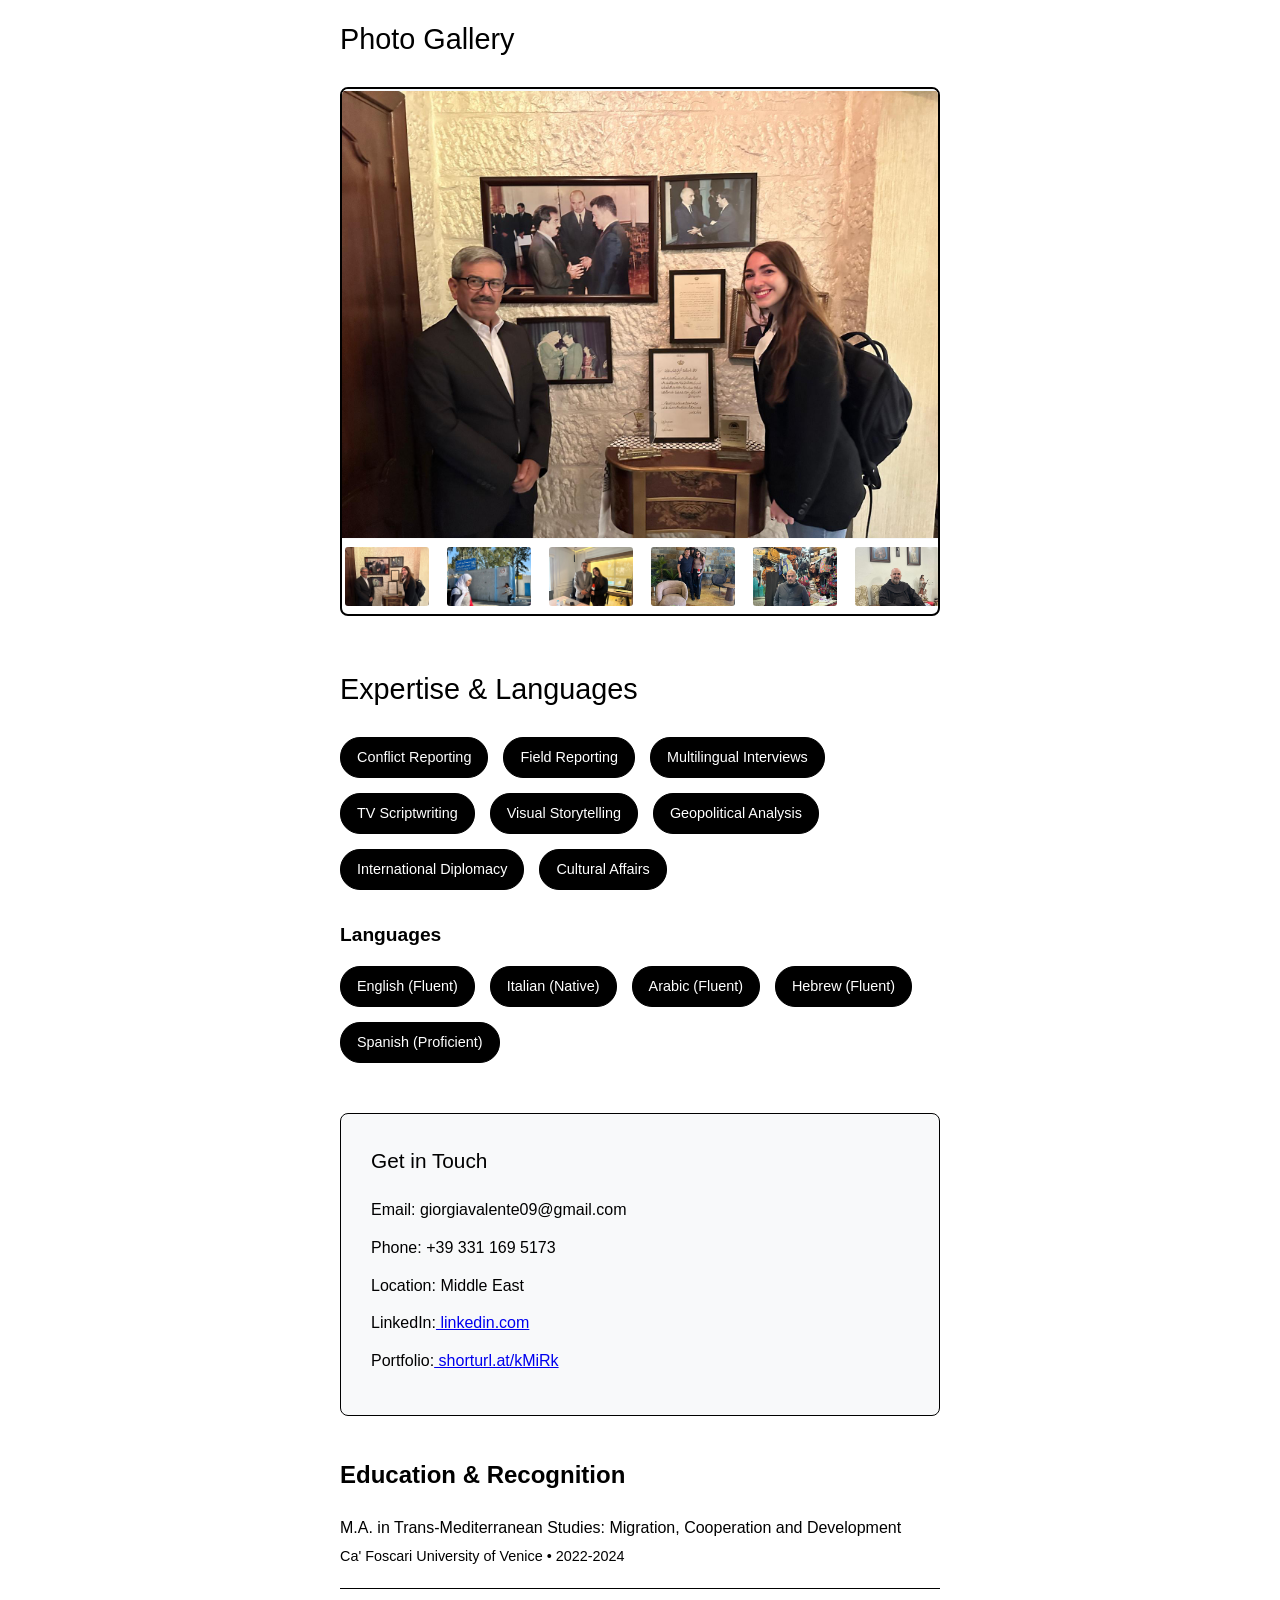
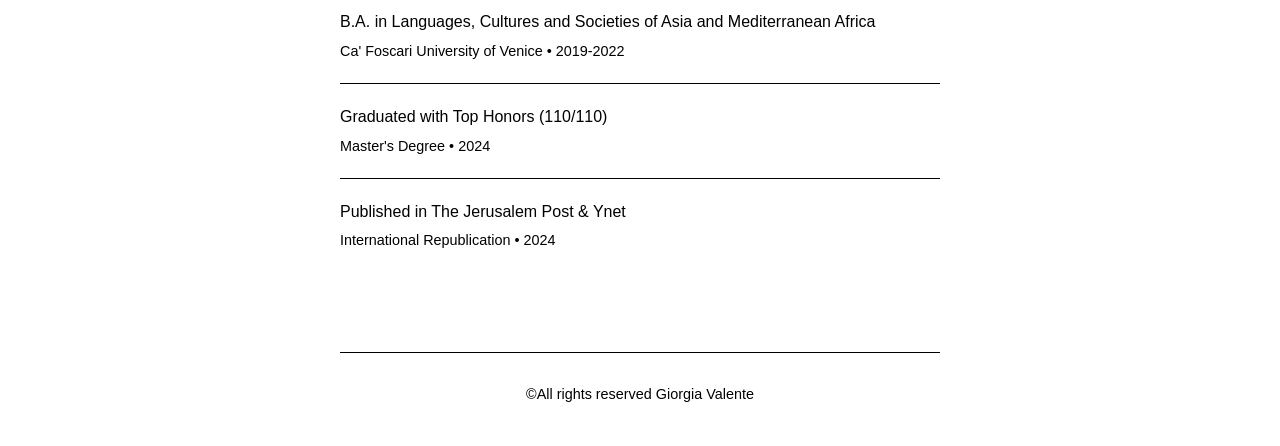
==== commit 065a6bf9: "Add files via upload" ====
--- a/index.html
+++ b/index.html
@@ -10,7 +10,7 @@
 </head>
 <body>
     <div class="container">
-        <h1>Hi, I'm Giorgia!</h1>
+        <h1>Hi, I'm Giorgia Valente!</h1>
         <p class="subtitle">Middle East Correspondent & Multilingual Journalist</p>
         <p class="intro-text">Middle East correspondent specializing in conflict reporting and multilingual journalism across the MENA region. Fluent in Arabic and Hebrew, I conduct field investigations and interviews with political analysts, refugees, and civil society actors throughout Israel, Palestine, and Jordan. My reporting focuses on geopolitical developments, humanitarian issues, and regional dynamics, with work published in The Media Line for international audiences.</p>
 
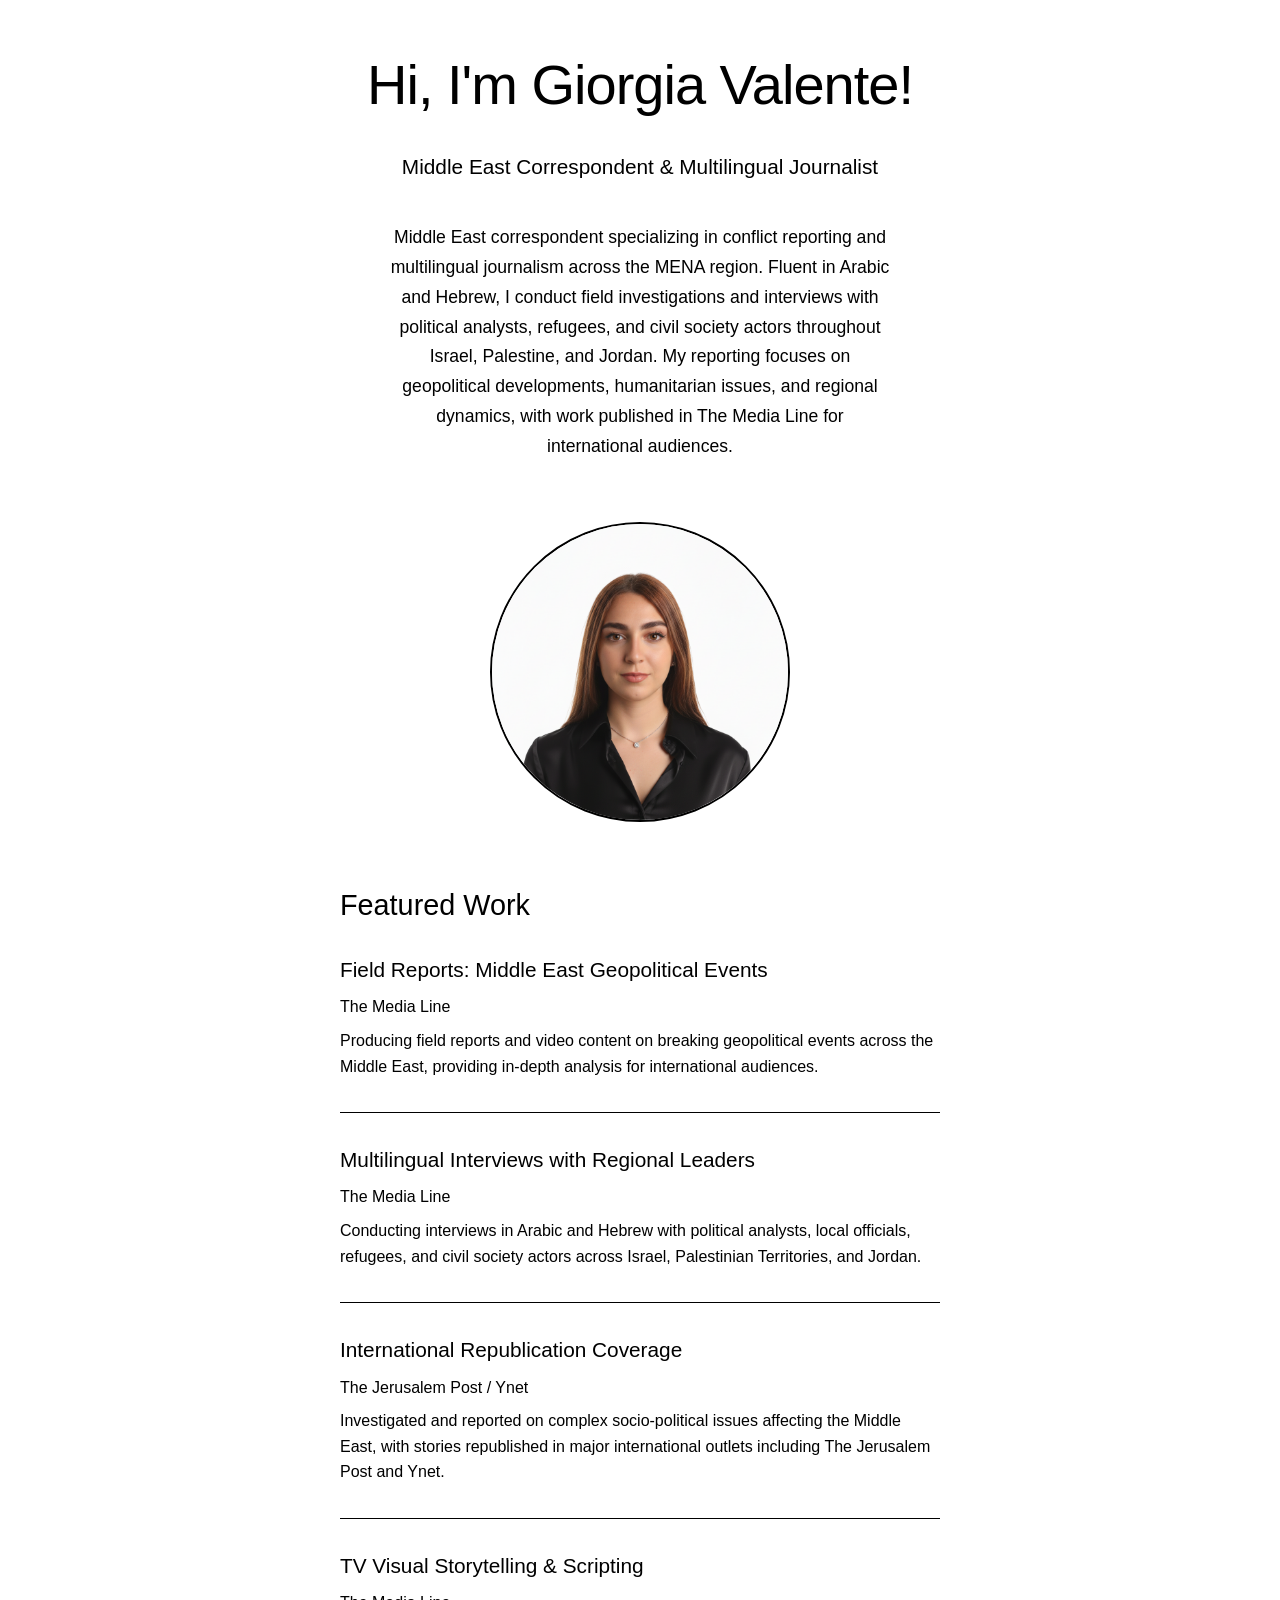
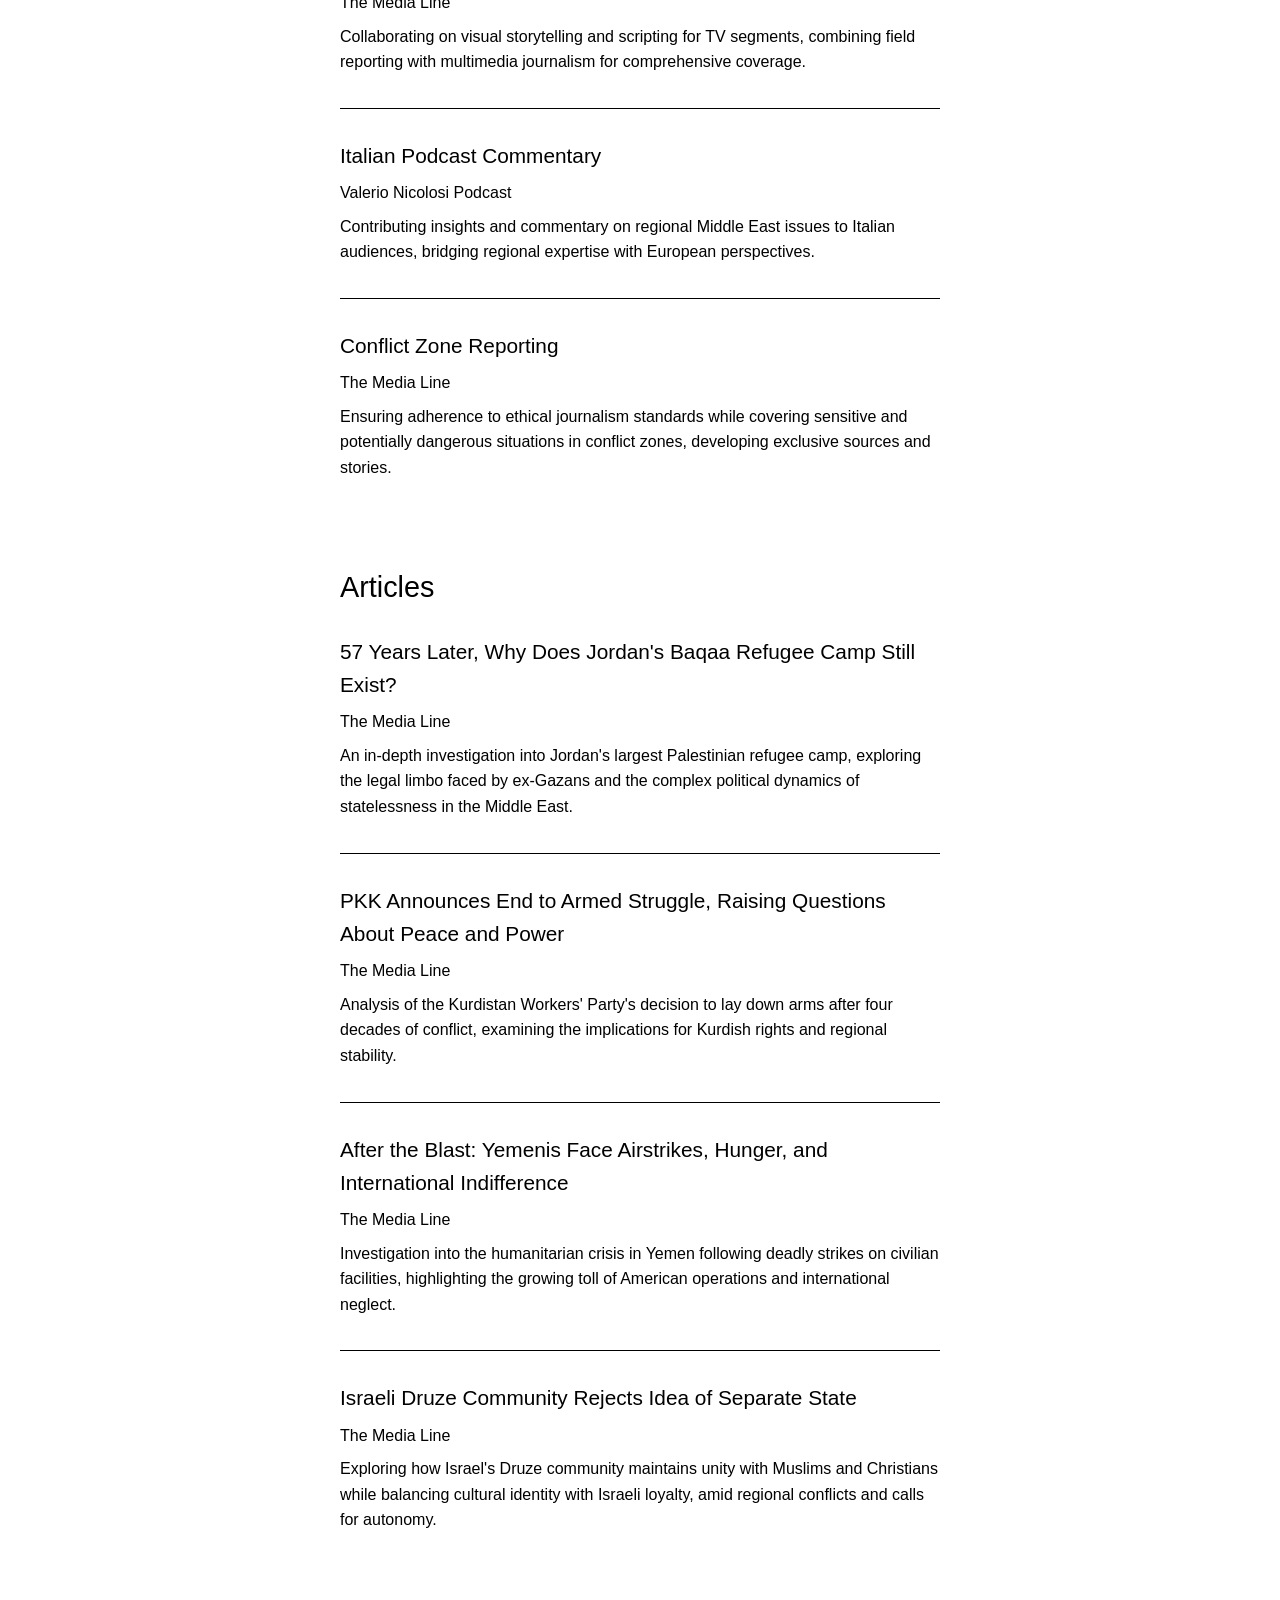
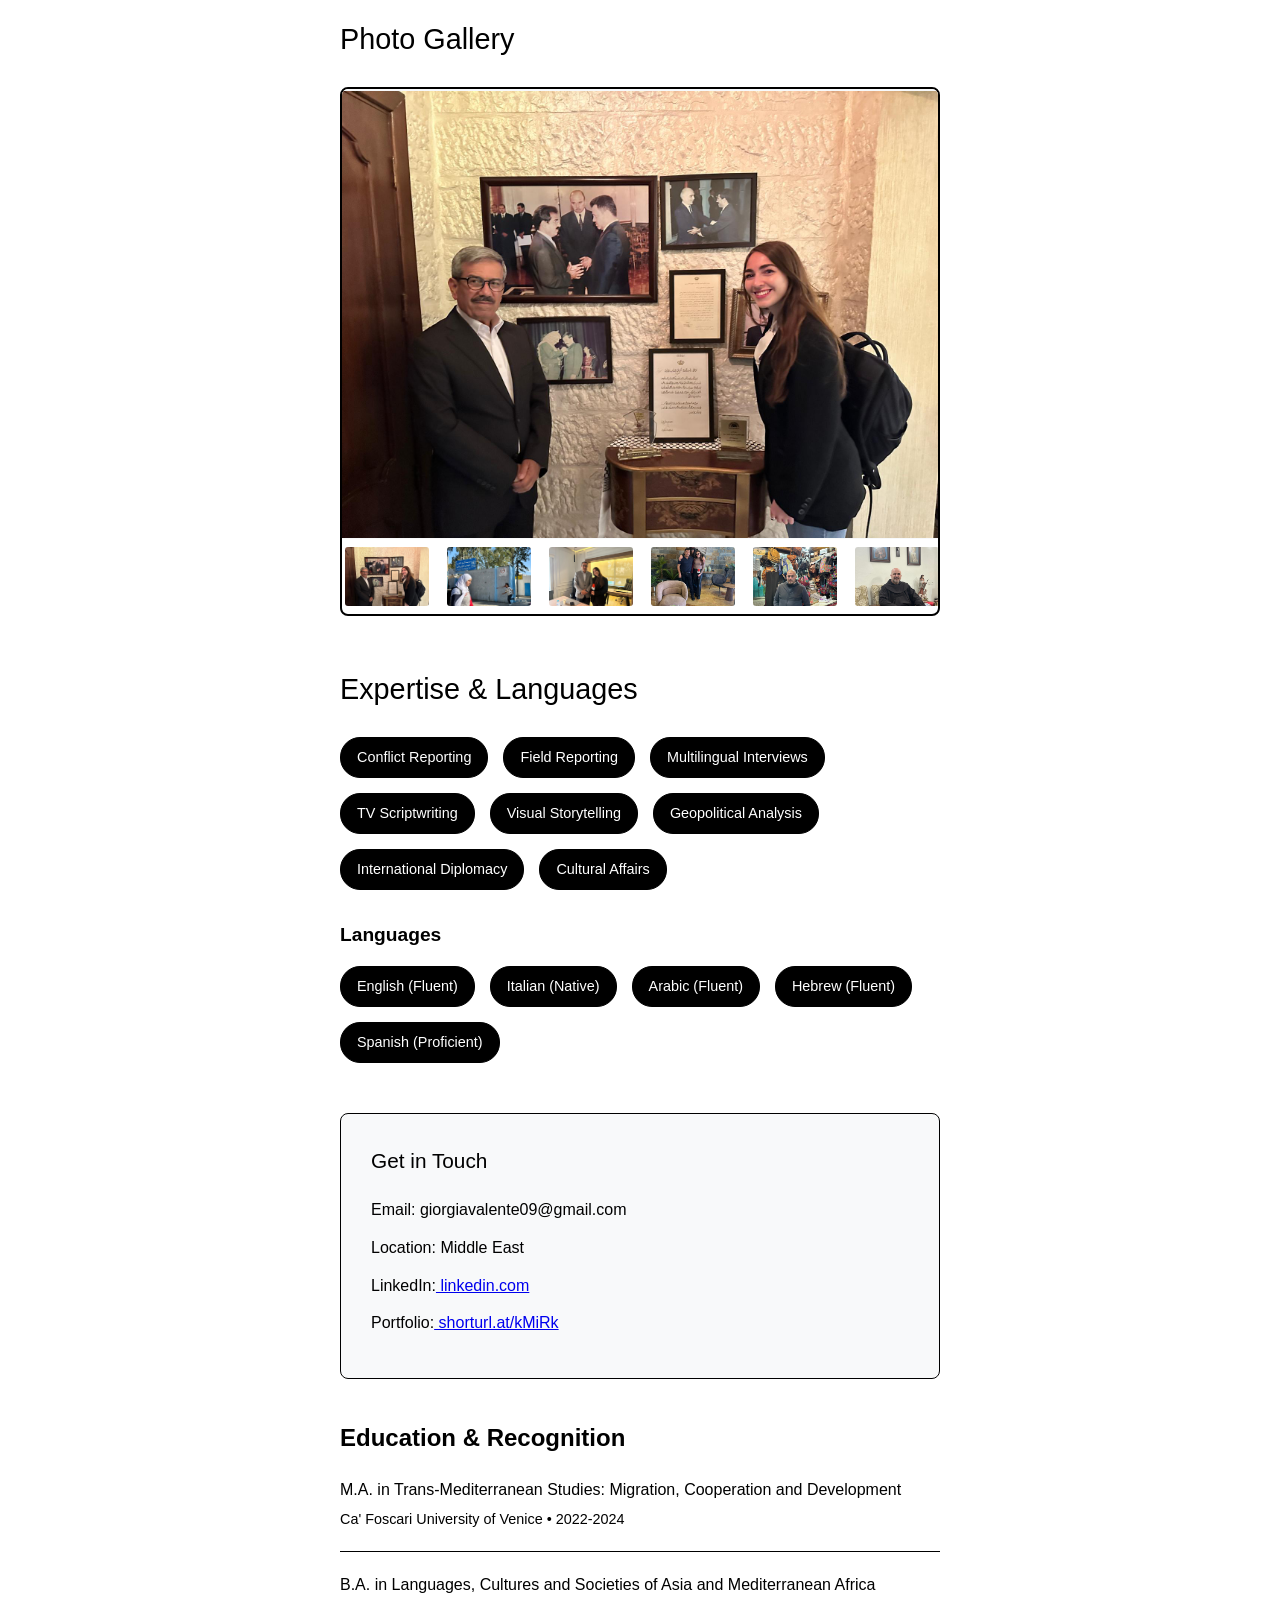
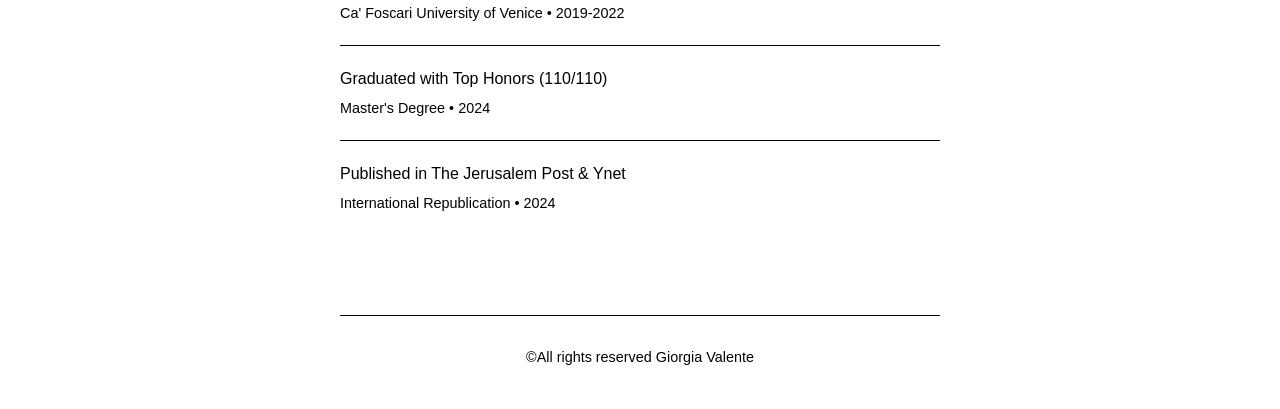
==== commit 8dcb4d4e: "giorgia website" ====
--- a/index.html
+++ b/index.html
@@ -120,7 +120,6 @@
             <div class="contact-info">
                 <h3>Get in Touch</h3>
                 <div class="contact-item"><strong>Email:</strong> giorgiavalente09@gmail.com</div>
-                <div class="contact-item"><strong>Phone:</strong> +39 331 169 5173</div>
                 <div class="contact-item"><strong>Location:</strong> Middle East</div>
                 <div class="contact-item"><strong>LinkedIn:</strong><a href="https://www.linkedin.com/in/giorgia-valente-5376861a3?utm_source=share&utm_campaign=share_via&utm_content=profile&utm_medium=ios_app" target="_blank"> linkedin.com </a></div>
                 <div class="contact-item"><strong>Portfolio:</strong><a href="http://shorturl.at/kMiRk" target="_blank"> shorturl.at/kMiRk</a></div>
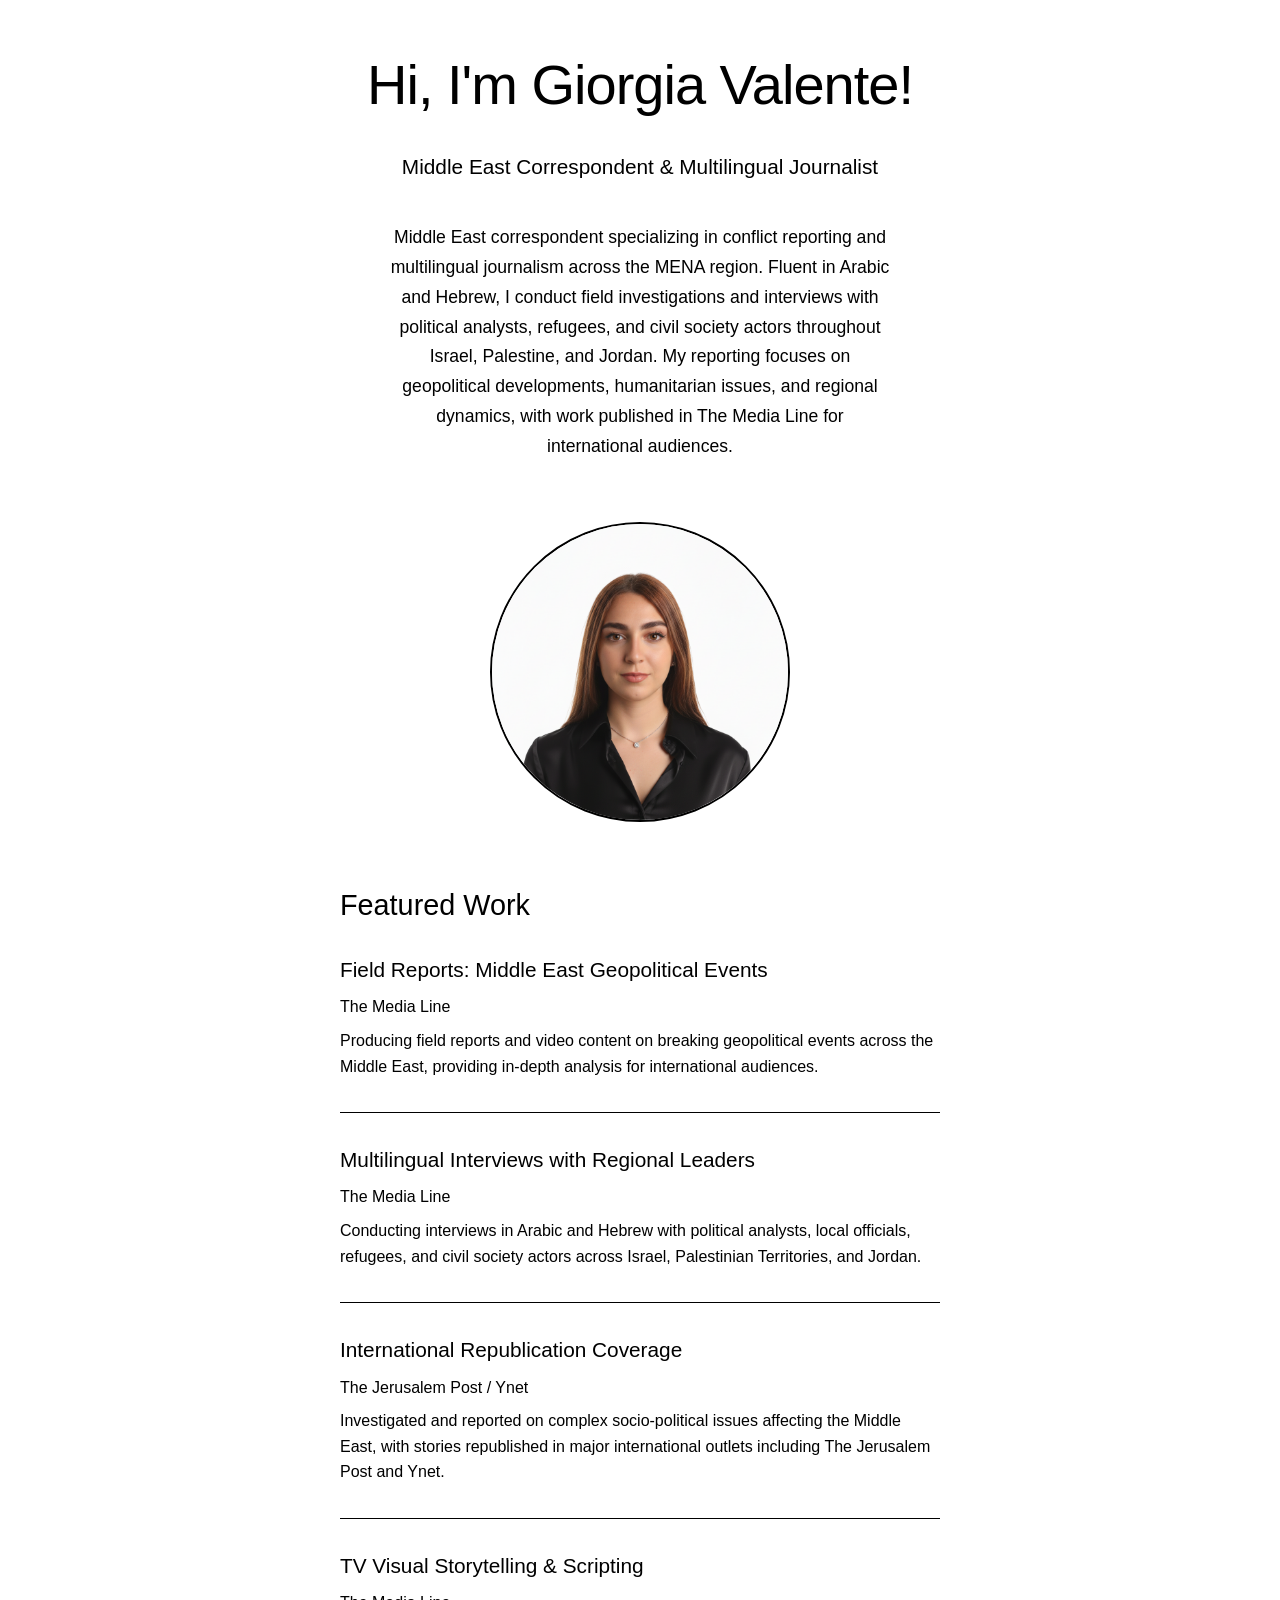
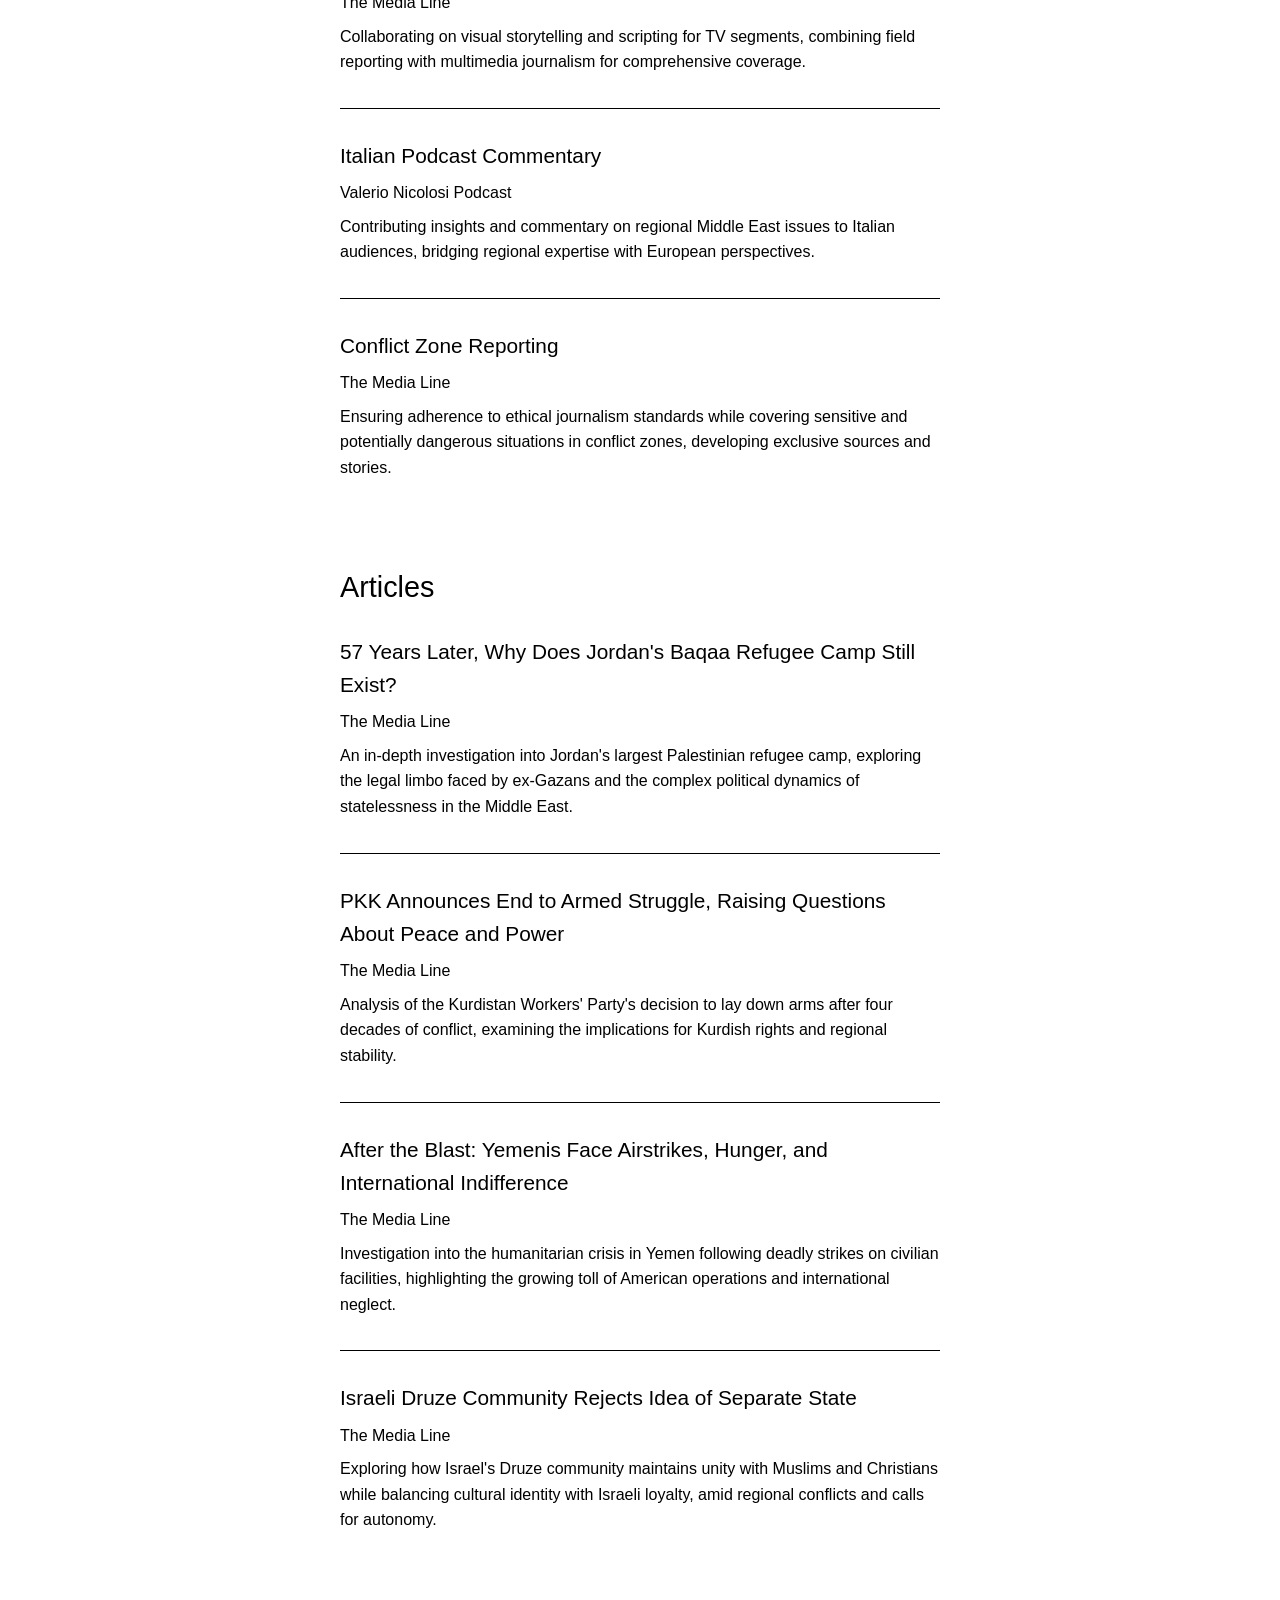
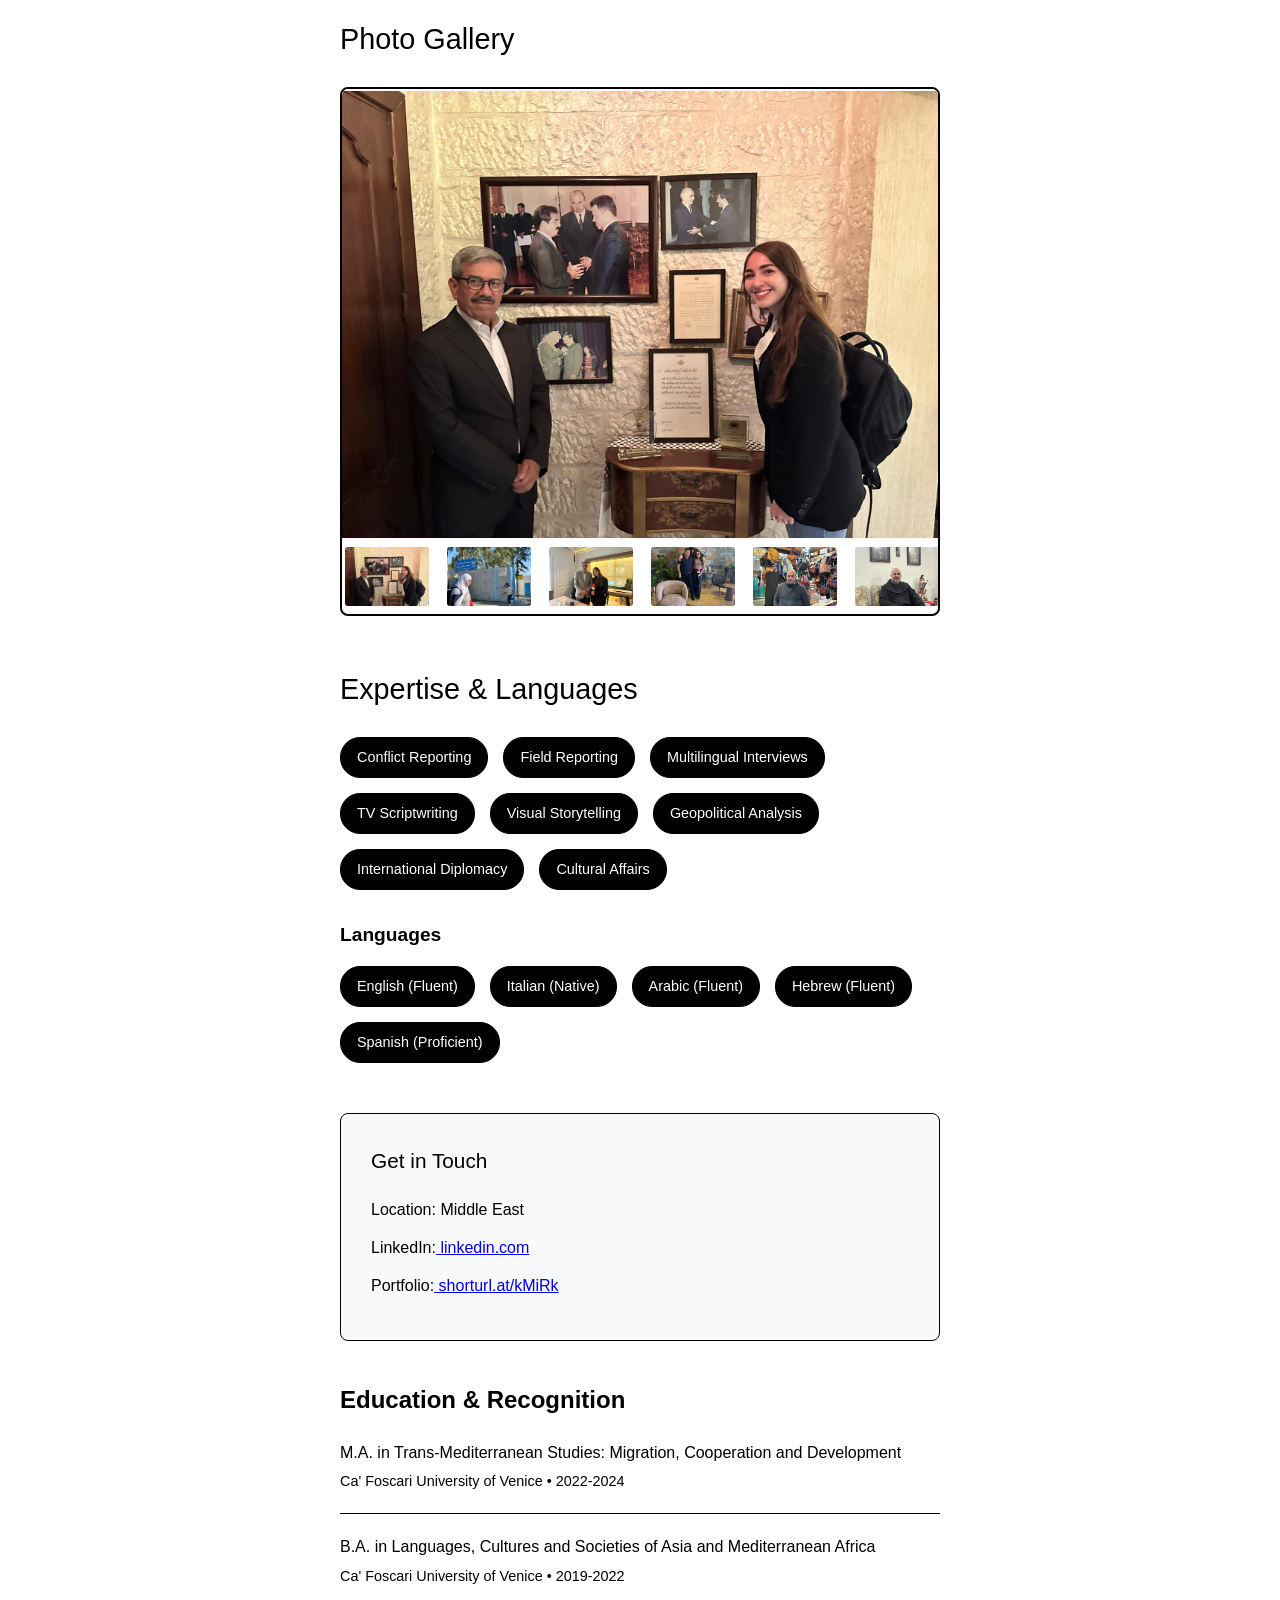
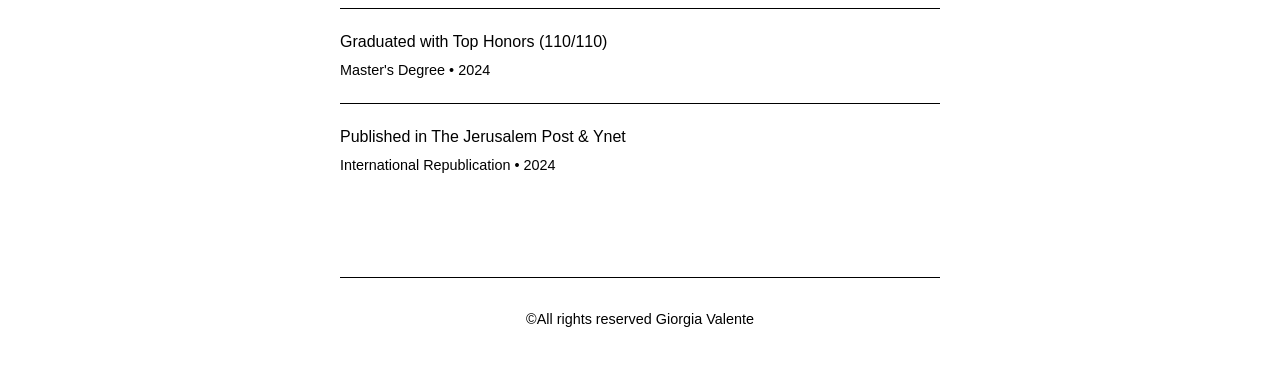
==== commit 056cb18a: "giorgia website" ====
--- a/index.html
+++ b/index.html
@@ -119,7 +119,6 @@
 
             <div class="contact-info">
                 <h3>Get in Touch</h3>
-                <div class="contact-item"><strong>Email:</strong> giorgiavalente09@gmail.com</div>
                 <div class="contact-item"><strong>Location:</strong> Middle East</div>
                 <div class="contact-item"><strong>LinkedIn:</strong><a href="https://www.linkedin.com/in/giorgia-valente-5376861a3?utm_source=share&utm_campaign=share_via&utm_content=profile&utm_medium=ios_app" target="_blank"> linkedin.com </a></div>
                 <div class="contact-item"><strong>Portfolio:</strong><a href="http://shorturl.at/kMiRk" target="_blank"> shorturl.at/kMiRk</a></div>
